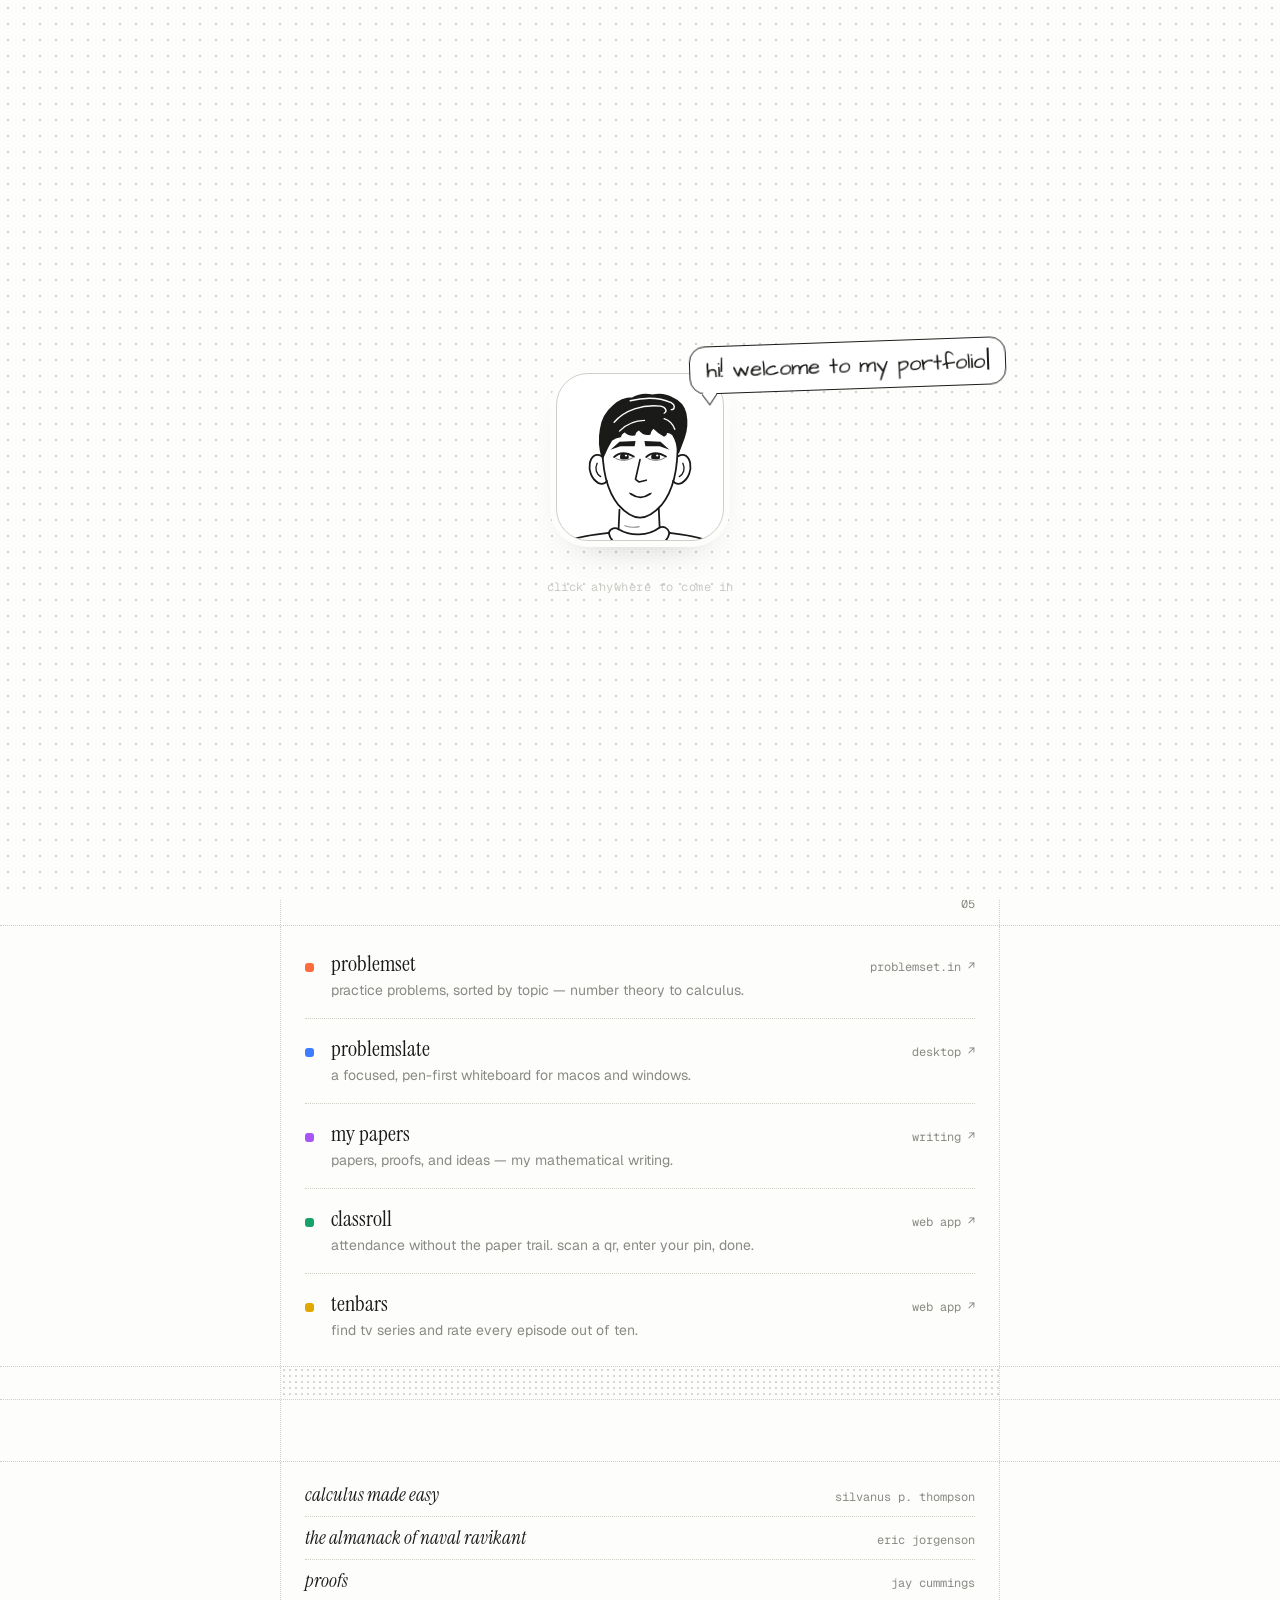
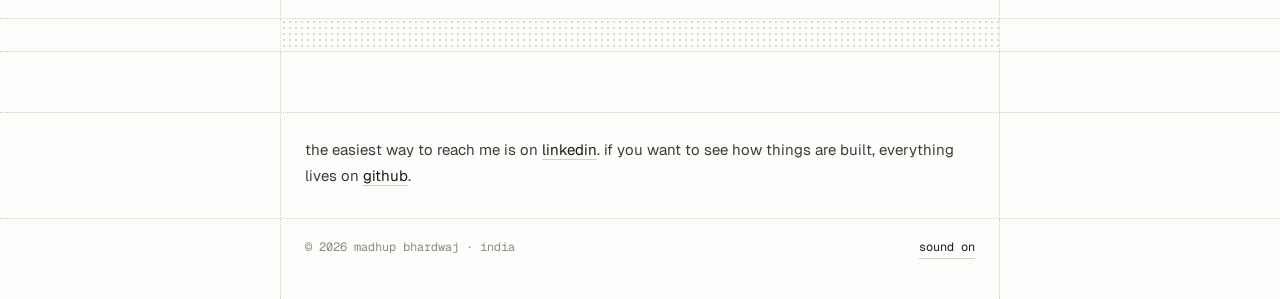
==== index.html @ d077fe55 "Show the welcome screen once per visit instead of once ever The welcomed flag moves from localStorag" ====
<!doctype html>
<html lang="en">
<head>
<meta charset="utf-8">
<meta name="viewport" content="width=device-width, initial-scale=1">
<title>Madhup Bhardwaj</title>
<meta name="description" content="Madhup Bhardwaj — high school student in India who loves mathematics and builds small tools around how he learns.">
<meta property="og:title" content="Madhup Bhardwaj">
<meta property="og:description" content="curiosity, made tangible. math, tools, and ideas.">
<meta property="og:type" content="website">
<meta property="og:site_name" content="madhup.">
<meta property="og:url" content="https://madhup.onrender.com/">
<meta property="og:image" content="https://madhup.onrender.com/og.png">
<meta property="og:image:width" content="1200">
<meta property="og:image:height" content="630">
<meta property="og:image:alt" content="A line drawing of Madhup saying hi, next to his name and the line curiosity, made tangible.">
<meta name="twitter:card" content="summary_large_image">
<meta name="twitter:image" content="https://madhup.onrender.com/og.png">
<link rel="canonical" href="https://madhup.onrender.com/">
<link rel="icon" href="favicon.svg" type="image/svg+xml">
<link rel="preconnect" href="https://fonts.googleapis.com">
<link rel="preconnect" href="https://fonts.gstatic.com" crossorigin>
<link href="https://fonts.googleapis.com/css2?family=Geist:wght@400;500&family=Geist+Mono:wght@400;500&family=Instrument+Serif:ital@0;1&family=Architects+Daughter&display=swap" rel="stylesheet">
<link rel="stylesheet" href="style.css">
<script>
  try {
    var t = localStorage.getItem('theme'); if (t) document.documentElement.dataset.theme = t;
    if (localStorage.getItem('sound') === 'off') document.documentElement.dataset.sound = 'off';
    // the welcome screen shows once per visit (per tab): new tabs see it again, reloads skip it
    if (sessionStorage.getItem('welcomed')) document.documentElement.dataset.welcomed = '';
    localStorage.removeItem('welcomed');   // tidy up the old once-ever flag
  } catch (e) {}
</script>
</head>
<body>

<!-- first visit only: one tap here is what lets the browser play the site's sounds -->
<div class="welcome" id="welcome" role="dialog" aria-modal="true" aria-label="Welcome. Click, tap or press any key to enter." tabindex="0">
  <div class="w-stage">
    <div class="w-avatar" id="wAvatar"></div>
    <div class="w-bubble" aria-hidden="true"><span id="wText"></span><span class="tcaret"></span></div>
  </div>
  <p class="w-hint mono"><span class="w-mouse">click anywhere to come in</span><span class="w-touch">tap anywhere to come in</span></p>
</div>

<nav class="nav band">
  <div class="col nav-inner">
    <a href="/" class="logo" data-sfx>m.</a>
    <div class="nav-links">
      <a href="/about" data-sfx>about</a>
      <a href="/projects" data-sfx>projects</a>
      <a href="/reading" data-sfx>reading</a>
      <a href="/me" data-sfx>me</a>
      <span class="sep" aria-hidden="true"></span>
      <a href="/terminal" class="icon-btn" aria-label="terminal" title="terminal" data-sfx>
        <svg viewBox="0 0 24 24"><rect x="3" y="4" width="18" height="16" rx="2.5"/><path d="m7 9 3 3-3 3M12.5 15H17"/></svg>
      </a>
      <button id="soundBtn" class="icon-btn" type="button" aria-label="Toggle sound" data-sfx>
        <svg class="on" viewBox="0 0 24 24"><path d="M11 5 6 9H3v6h3l5 4V5z"/><path d="M15.5 8.5a5 5 0 0 1 0 7M18.5 5.5a9 9 0 0 1 0 13"/></svg>
        <svg class="off" viewBox="0 0 24 24"><path d="M11 5 6 9H3v6h3l5 4V5z"/><path d="m22 9-6 6M16 9l6 6"/></svg>
      </button>
      <button id="themeBtn" class="icon-btn" type="button" aria-label="Toggle dark mode" data-sfx>
        <svg class="sun" viewBox="0 0 24 24"><circle cx="12" cy="12" r="4"/><path d="M12 2v2M12 20v2M4.9 4.9l1.4 1.4M17.7 17.7l1.4 1.4M2 12h2M20 12h2M4.9 19.1l1.4-1.4M17.7 6.3l1.4-1.4"/></svg>
        <svg class="moon" viewBox="0 0 24 24"><path d="M21 12.8A9 9 0 1 1 11.2 3a7 7 0 0 0 9.8 9.8z"/></svg>
      </button>
    </div>
  </div>
</nav>

<header id="top" class="band hero-band">
  <div class="col">
    <div class="banner">
      <canvas id="field" role="img" aria-label="A field of tall grass swaying in the wind. Move the cursor through it to make it rustle."></canvas>
      <span class="chip">tall grass</span>
      <span class="hint mono">move through it</span>
      <p class="note" aria-hidden="true">i coded this.<br>go on, run through it.
        <svg viewBox="0 0 60 40"><path d="M55 6C40 10 22 20 8 32M8 32l2-10M8 32l10-2"/></svg>
      </p>
    </div>

    <div class="profile">
      <div class="avatar-wrap" id="avatar">
        <div class="avatar">
          <svg id="face" role="img" aria-label="Line drawing of Madhup" xmlns="http://www.w3.org/2000/svg" viewBox="30 34 186 186" fill="none" stroke="#1a1a18" stroke-width="2" stroke-linecap="round" stroke-linejoin="round">
            <!-- shoulders -->
            <path d="M4 240 C16 226 50 216 88 212"/>
            <path d="M236 240 C224 226 192 216 156 212"/>
            <!-- neck -->
            <path d="M100 186 L99 208"/>
            <path d="M144 184 L145 206"/>
            <path d="M106 204 C112 206 118 206 122 205" stroke-width="1.2" stroke-opacity=".5"/>
            <!-- mandarin collar -->
            <path d="M88 212 C90 206 96 206 99 208 C112 216 132 216 145 206 C149 204 154 206 156 212"/>
            <path d="M88 212 C90 222 98 226 106 228 C116 231 128 231 138 228 C146 226 154 222 156 212"/>
            <path d="M122 230 L122 240"/>
            <circle cx="122" cy="236" r="2.6" fill="#1a1a18" stroke="none"/>
            <g stroke-width="1.3">
              <path d="M40 232 l4 -4 l4 4 l-4 4 z"/>
              <path d="M192 230 l4 -4 l4 4 l-4 4 z"/>
              <path d="M70 230 l3 -3 l3 3 l-3 3 z"/>
              <path d="M168 234 l3 -3 l3 3 l-3 3 z"/>
              <path d="M18 238 l3 -3 l3 3"/>
              <path d="M214 238 l3 -3 l3 3"/>
            </g>

            <!-- ears -->
            <path d="M80 126 C66 118 60 146 76 156 C80 158 84 157 86 154"/>
            <path d="M75 134 C72 140 74 146 79 149" stroke-width="1.5"/>
            <path d="M166 126 C180 118 186 146 170 156 C166 158 162 157 160 154"/>
            <path d="M171 134 C174 140 172 146 167 149" stroke-width="1.5"/>

            <!-- face: soft rounded jaw -->
            <path d="M81 108 C80 140 85 164 99 181 C108 191 116 195 123 195 C130 195 138 191 147 181 C161 164 166 140 165 108"/>

            <!-- hair: flatter, swept to the right, locks curling at the ends -->
            <path fill="#1a1a18" d="
              M81 128
              Q76 112 79 96
              Q81 80 93 70
              Q102 61 115 61
              Q125 55 137 58
              Q149 55 159 61
              Q171 66 174 78
              Q177 93 172 106
              Q169 114 166 122
              Q165 110 160 102
              Q156 98 151 99
              Q154 101 150 103
              Q144 100 138 94
              Q134 98 134 101
              Q128 103 122 96
              Q117 99 117 102
              Q110 103 106 98
              Q101 101 101 104
              Q95 105 91 108
              Q86 116 81 128 Z"/>
            <g stroke="#fdfdfc" stroke-width="1.5">
              <path d="M94 88 C106 74 126 68 146 70 c6 1 8 6 4 8"/>
              <path d="M112 64 C128 60 144 60 158 66 c5 3 4 8 0 8"/>
              <path d="M100 98 C108 90 118 86 128 86"/>
              <path d="M150 84 c6 2 10 6 12 12"/>
            </g>

            <!-- eyebrows -->
            <path fill="#1a1a18" stroke="none" d="M90 119 L100 110 L118 109 L117 115 L101 115 Z"/>
            <path fill="#1a1a18" stroke="none" d="M128 109 L146 110 L156 119 L145 115 L129 115 Z"/>

            <!-- eyes: pupils move to follow the cursor (see script.js) -->
            <g class="eye" data-cx="105.5" data-cy="127">
              <clipPath id="eyeL"><path d="M94 127 Q103 119 116 126.5 Q106 133 94 127 Z"/></clipPath>
              <g clip-path="url(#eyeL)">
                <g class="pupil"><circle cx="105.5" cy="127" r="5" fill="#1a1a18" stroke="none"/></g>
                <g class="glint"><circle cx="107.3" cy="125.2" r="1.3" fill="#fdfdfc" stroke="none"/></g>
              </g>
              <path class="lid" d="M94 127 Q103 119 116 126.5" data-open="M94 127 Q103 119 116 126.5" stroke-width="2.1"/>
              <path d="M96 128.8 Q106 133.5 115 127.8" stroke-width="1.1" stroke-opacity=".55"/>
            </g>
            <g class="eye" data-cx="140.5" data-cy="127">
              <clipPath id="eyeR"><path d="M130 127 Q139 119 152 126.5 Q142 133 130 127 Z"/></clipPath>
              <g clip-path="url(#eyeR)">
                <g class="pupil"><circle cx="140.5" cy="127" r="5" fill="#1a1a18" stroke="none"/></g>
                <g class="glint"><circle cx="142.3" cy="125.2" r="1.3" fill="#fdfdfc" stroke="none"/></g>
              </g>
              <path class="lid" d="M130 127 Q139 119 152 126.5" data-open="M130 127 Q139 119 152 126.5" stroke-width="2.1"/>
              <path d="M132 128.8 Q142 133.5 151 127.8" stroke-width="1.1" stroke-opacity=".55"/>
            </g>

            <!-- nose -->
            <path d="M123 130 L118 152 L122 155 L130 153" stroke-width="1.9"/>

            <!-- mouth: small closed half-smile -->
            <path d="M113 168.5 Q123.5 176 134 168.5"/>
            <path d="M111.5 167.5 l2 1.6" stroke-width="1.3"/>
            <path d="M135.5 167.5 l-2 1.6" stroke-width="1.3"/>

          </svg>
        </div>
        <span class="bubble" aria-hidden="true">hi :)</span>
        <span class="zzz" aria-hidden="true"><i>z</i><i>z</i><i>z</i></span>
      </div>
      <div>
        <h1><button id="nameBtn" class="name-btn" type="button" title="click me">madhup bhardwaj</button></h1>
        <p class="sub mono"><span id="typed" data-text="curiosity, made tangible."></span><span class="caret" aria-hidden="true"></span></p>
      </div>
    </div>

    <ul class="meta mono">
      <li><svg viewBox="0 0 24 24"><path d="m8 7-5 5 5 5M16 7l5 5-5 5"/></svg>student, builds things on the side</li>
      <li><svg viewBox="0 0 24 24"><circle cx="12" cy="12" r="9"/><path d="M12 7v5l3 2"/></svg><span id="clock">--:--</span><span class="dim" id="offset"></span></li>
      <li><svg viewBox="0 0 24 24"><path d="M12 21s-7-6.2-7-11.5a7 7 0 0 1 14 0C19 14.8 12 21 12 21z"/><circle cx="12" cy="9.5" r="2.5"/></svg>india</li>
      <li><svg viewBox="0 0 24 24"><path d="M4 19V5M4 19h16M8 15l4-5 3 3 5-6"/></svg>mathematics, mostly</li>
    </ul>

    <div class="pills">
      <a class="pill" href="https://github.com/madhupbhardwaj" target="_blank" rel="noopener" data-sfx>
        <svg viewBox="0 0 24 24"><path d="M9 19c-4 1.5-4-2-6-2.5m12 5v-3.5c0-1 .1-1.4-.5-2 2.8-.3 5.5-1.4 5.5-6a4.6 4.6 0 0 0-1.3-3.2 4.2 4.2 0 0 0-.1-3.2s-1.1-.3-3.5 1.3a12 12 0 0 0-6.2 0C6.5 2.8 5.4 3.1 5.4 3.1a4.2 4.2 0 0 0-.1 3.2A4.6 4.6 0 0 0 4 9.5c0 4.6 2.7 5.7 5.5 6-.6.6-.6 1.2-.5 2V21"/></svg>github</a>
      <a class="pill" href="https://www.linkedin.com/in/madhup-bhardwaj/" target="_blank" rel="noopener" data-sfx>
        <svg viewBox="0 0 24 24"><rect x="3" y="3" width="18" height="18" rx="3"/><path d="M8 11v6M8 7.5v.01M12 17v-6M12 13.5a2.5 2.5 0 0 1 5 0V17"/></svg>linkedin</a>
      <a class="pill" href="https://problemset.in" target="_blank" rel="noopener" data-sfx>
        <svg viewBox="0 0 24 24"><path d="M18 4H6l6 8-6 8h12"/></svg>problemset<span class="ext">↗</span></a>
      <button class="pill" id="askBtn" type="button" aria-expanded="false" aria-controls="ask">
        <svg viewBox="0 0 24 24"><circle cx="12" cy="12" r="9"/><path d="M9.6 9.3a2.5 2.5 0 0 1 4.8.9c0 1.7-2.4 2.2-2.4 3.6M12 17h.01"/></svg>more about me</button>
    </div>

    <div class="ask" id="ask" hidden>
      <p class="ask-hint">pick a question. i'll answer it up by my face.</p>
      <div class="questions" id="questions"></div>
    </div>
    <p class="sr-only" id="answerLive" aria-live="polite"></p>
  </div>
</header>

<div class="band hatch" aria-hidden="true"><div class="col"></div></div>

<section id="about" class="band">
  <div class="col head"><h2 data-type>about</h2></div>
</section>
<div class="band"><div class="col body">
  <p>i'm a high school student in india who loves mathematics. i learn best by building — when a topic clicks, i want to make something out of it: a problem set, a whiteboard, a paper. that way the idea has somewhere to live.</p>
  <p>most of what i make starts as a tool for myself. some of it turns out to be useful for others too. still learning, always building.</p>
</div></div>

<div class="band hatch" aria-hidden="true"><div class="col"></div></div>

<section id="projects" class="band">
  <div class="col head"><h2 data-type>projects</h2><span class="count mono">05</span></div>
</section>
<div class="band"><div class="col">
  <ul class="projects">
    <li><a href="https://problemset.in" target="_blank" rel="noopener" style="--c:var(--c1)" data-sfx>
      <span class="dot"></span>
      <span class="p-main"><span class="p-name">problemset</span><span class="p-desc">practice problems, sorted by topic — number theory to calculus.</span></span>
      <span class="p-url mono">problemset.in <i>↗</i></span></a></li>
    <li><a href="https://problemslate.vercel.app" target="_blank" rel="noopener" style="--c:var(--c2)" data-sfx>
      <span class="dot"></span>
      <span class="p-main"><span class="p-name">problemslate</span><span class="p-desc">a focused, pen-first whiteboard for macos and windows.</span></span>
      <span class="p-url mono">desktop <i>↗</i></span></a></li>
    <li><a href="https://mypapers-madhup.vercel.app" target="_blank" rel="noopener" style="--c:var(--c3)" data-sfx>
      <span class="dot"></span>
      <span class="p-main"><span class="p-name">my papers</span><span class="p-desc">papers, proofs, and ideas — my mathematical writing.</span></span>
      <span class="p-url mono">writing <i>↗</i></span></a></li>
    <li><a href="https://classroll-sigma.vercel.app" target="_blank" rel="noopener" style="--c:var(--c4)" data-sfx>
      <span class="dot"></span>
      <span class="p-main"><span class="p-name">classroll</span><span class="p-desc">attendance without the paper trail. scan a qr, enter your pin, done.</span></span>
      <span class="p-url mono">web app <i>↗</i></span></a></li>
    <li><a href="https://tenbars.vercel.app" target="_blank" rel="noopener" style="--c:var(--c5)" data-sfx>
      <span class="dot"></span>
      <span class="p-main"><span class="p-name">tenbars</span><span class="p-desc">find tv series and rate every episode out of ten.</span></span>
      <span class="p-url mono">web app <i>↗</i></span></a></li>
  </ul>
</div></div>

<div class="band hatch" aria-hidden="true"><div class="col"></div></div>

<section id="reading" class="band">
  <div class="col head"><h2 data-type>on the shelf</h2></div>
</section>
<div class="band"><div class="col">
  <ul class="books">
    <li><span class="b-title">calculus made easy</span><span class="b-author mono">silvanus p. thompson</span></li>
    <li><span class="b-title">the almanack of naval ravikant</span><span class="b-author mono">eric jorgenson</span></li>
    <li><span class="b-title">proofs</span><span class="b-author mono">jay cummings</span></li>
  </ul>
</div></div>

<div class="band hatch" aria-hidden="true"><div class="col"></div></div>

<section class="band">
  <div class="col head"><h2 data-type>say hi</h2></div>
</section>
<div class="band"><div class="col body">
  <p>the easiest way to reach me is on <a class="ul" href="https://www.linkedin.com/in/madhup-bhardwaj/" target="_blank" rel="noopener" data-sfx>linkedin</a>. if you want to see how things are built, everything lives on <a class="ul" href="https://github.com/madhupbhardwaj" target="_blank" rel="noopener" data-sfx>github</a>.</p>
</div></div>

<footer class="band foot">
  <div class="col mono">
    <span>© <span id="year">2026</span> madhup bhardwaj · india</span>
    <button id="soundText" class="ul linkish" type="button" data-sfx>sound on</button>
  </div>
</footer>

<script src="script.js"></script>
</body>
</html>
---- style.css ----
/* ---------- Theme ---------- */
:root {
  --bg: #fdfdfc;
  --fg: #1a1a18;
  --text: #3d3d39;
  --muted: #8a8a84;
  --line: #cfcfc8;
  --soft: #ececE7;
  --card: #ffffff;
  --c1: #ff6b3d; --c2: #3d7bff; --c3: #a855f7; --c4: #16a36a; --c5: #e0a800;
  --serif: "Instrument Serif", Georgia, serif;
  --sans: Geist, ui-sans-serif, system-ui, -apple-system, "Segoe UI", sans-serif;
  --mono: "Geist Mono", ui-monospace, SFMono-Regular, Menlo, monospace;
  --hand: "Architects Daughter", "Segoe Print", cursive;
  --w: 720px;
}
@media (prefers-color-scheme: dark) {
  :root:not([data-theme="light"]) {
    --bg: #111110; --fg: #ededea; --text: #c4c4bf; --muted: #7c7c77; --line: #34342f; --soft: #1c1c1a; --card: #181816;
  }
}
:root[data-theme="dark"] {
  --bg: #111110; --fg: #ededea; --text: #c4c4bf; --muted: #7c7c77; --line: #34342f; --soft: #1c1c1a; --card: #181816;
}

/* ---------- Base ---------- */
* { box-sizing: border-box; margin: 0; padding: 0; }
html { -webkit-text-size-adjust: 100%; scroll-behavior: smooth; }
body { background: var(--bg); color: var(--text); font: 15px/1.75 var(--sans); -webkit-font-smoothing: antialiased; overflow-x: hidden; }
a { color: inherit; text-decoration: none; }
button { font: inherit; color: inherit; background: none; border: 0; cursor: pointer; }
svg { width: 15px; height: 15px; fill: none; stroke: currentColor; stroke-width: 1.6; stroke-linecap: round; stroke-linejoin: round; flex: none; }
.mono { font-family: var(--mono); }
.dim { color: var(--muted); }
:focus-visible { outline: 2px solid var(--c2); outline-offset: 3px; border-radius: 4px; }
::selection { background: var(--fg); color: var(--bg); }

/* ---------- Grid scaffolding: full-width dotted rows, framed column ---------- */
.band { border-bottom: 1px dotted var(--line); }
.col {
  max-width: var(--w);
  margin: 0 auto;
  padding: 0 24px;
  border-left: 1px dotted var(--line);
  border-right: 1px dotted var(--line);
  position: relative;
}
.hatch .col {
  height: 32px;
  background-image: radial-gradient(var(--line) 1px, transparent 1.2px);
  background-size: 6px 6px;
  opacity: .8;
}

/* ---------- Nav ---------- */
.nav { position: sticky; top: 0; z-index: 10; background: color-mix(in srgb, var(--bg) 88%, transparent); backdrop-filter: blur(8px); -webkit-backdrop-filter: blur(8px); }
.nav-inner { display: flex; justify-content: space-between; align-items: center; height: 56px; }
.logo { font: italic 24px/1 var(--serif); color: var(--fg); }
.nav-links { display: flex; align-items: center; gap: 20px; font-size: 14px; color: var(--muted); }
.nav-links a:hover { color: var(--fg); }
.sep { width: 1px; height: 16px; background: var(--line); }
.icon-btn { display: grid; place-items: center; width: 24px; height: 24px; color: var(--muted); margin-left: -8px; }
.icon-btn:hover { color: var(--fg); }
.icon-btn + .icon-btn { margin-left: -4px; }
.icon-btn .off, :root[data-sound="off"] .icon-btn .on, :root[data-vol="off"] .icon-btn .on { display: none; }
:root[data-sound="off"] .icon-btn .off, :root[data-vol="off"] .icon-btn .off { display: block; }
.icon-btn .moon { display: none; }
:root[data-theme="dark"] .icon-btn .sun { display: none; }
:root[data-theme="dark"] .icon-btn .moon { display: block; }

/* ---------- Hero ---------- */
.hero-band .col { padding: 0 0 28px; }
.banner { position: relative; height: 240px; }
#field { display: block; width: 100%; height: 100%; background-color: var(--soft); background-image: radial-gradient(var(--line) 1px, transparent 1.2px); background-size: 16px 16px; cursor: crosshair; touch-action: pan-y; border-bottom: 1px dotted var(--line); }
.hint { position: absolute; left: 12px; top: 10px; font-size: 11px; color: var(--muted); opacity: 0; transition: opacity .3s; pointer-events: none; }
.banner:hover .hint { opacity: 1; }
@media (hover: none) { .hint { opacity: 1; } }
.chip { position: absolute; right: 10px; bottom: 10px; font: 11px var(--mono); color: var(--fg); background: var(--card); border: 1px solid var(--line); pointer-events: none; padding: 3px 8px; border-radius: 5px; letter-spacing: .02em; }
.note { position: absolute; left: calc(100% + 32px); top: 64px; width: 150px; font: 14px/1.35 var(--hand); color: var(--muted); transform: rotate(-4deg); }
.note svg { display: block; width: 44px; height: 30px; margin-top: 8px; stroke-width: 1.4; }

.profile { display: flex; gap: 18px; align-items: flex-end; padding: 0 24px; margin-top: -40px; position: relative; }
.avatar { width: 116px; height: 116px; border-radius: 22px; background: #fff; border: 1px solid var(--line); box-shadow: 0 0 0 4px var(--bg); display: grid; place-items: center; flex: none; overflow: hidden; }
.avatar-wrap { position: relative; flex: none; cursor: default; -webkit-tap-highlight-color: transparent; }
.avatar { transition: transform .25s cubic-bezier(.3,1.5,.5,1); }
.avatar-wrap.say .avatar { transform: rotate(-3deg); }
.bubble {
  position: absolute; left: calc(100% - 22px); bottom: calc(100% - 12px); z-index: 2;
  font: 16px/1 var(--hand); color: var(--fg); white-space: nowrap;
  background: var(--card); border: 1.5px solid var(--fg); border-radius: 12px; padding: 7px 11px 5px;
  opacity: 0; transform: scale(.5) translate(-6px, 10px); transform-origin: 0% 100%;
  transition: opacity .15s, transform .25s cubic-bezier(.3,1.6,.5,1); pointer-events: none;
}
.bubble::after {
  content: ""; position: absolute; left: 8px; bottom: -6px; width: 9px; height: 9px;
  background: var(--card); border-right: 1.5px solid var(--fg); border-bottom: 1.5px solid var(--fg);
  transform: rotate(45deg) skew(10deg, 10deg);
}
.avatar-wrap.say .bubble { opacity: 1; transform: none; }
/* longer answers: wraps, grows upward over the banner, slightly tilted like a note */
.bubble.long {
  white-space: normal; width: max-content; max-width: min(320px, calc(100vw - 120px));
  font-size: 16px; line-height: 1.35; padding: 9px 15px 8px; border-radius: 14px; min-height: 1.35em;
}
.avatar-wrap.say .bubble.long { transform: rotate(-1.5deg); }
.bubble .tcaret, .w-bubble .tcaret { display: inline-block; width: 1.5px; height: 1em; background: var(--fg); margin-left: 2px; vertical-align: -2px; animation: blink 1s steps(1) infinite; }
.avatar img, .avatar svg { display: block; width: 100%; height: 100%; }
/* the drawing keeps its own ink, whatever the theme (overrides the icon defaults above) */
#face { fill: none; stroke: #1a1a18; stroke-width: 2; color: #1a1a18; }
h1 { font: 400 40px/1.1 var(--serif); color: var(--fg); letter-spacing: -.01em; }
.name-btn { font: inherit; color: inherit; letter-spacing: inherit; text-align: left; padding: 0; cursor: pointer; -webkit-tap-highlight-color: transparent; }
.sub { font-size: 13px; color: var(--muted); min-height: 1.6em; margin-top: 4px; letter-spacing: .02em; }
.caret { display: inline-block; width: 7px; height: 14px; background: var(--muted); vertical-align: -2px; margin-left: 2px; animation: blink 1s steps(1) infinite; }
@keyframes blink { 50% { opacity: 0; } }

.meta { list-style: none; display: grid; grid-template-columns: 1fr 1fr; gap: 6px 24px; padding: 24px 24px 0; font-size: 13px; color: var(--fg); }
.meta li { display: flex; align-items: center; gap: 10px; }
.meta svg { color: var(--muted); width: 14px; height: 14px; }
.meta .dim { margin-left: 8px; }

.pills { display: flex; flex-wrap: wrap; gap: 8px; padding: 20px 24px 0; }
.pill { display: inline-flex; align-items: center; gap: 7px; font-size: 13px; color: var(--fg); padding: 5px 12px; border: 1px solid var(--line); border-radius: 8px; background: var(--card); transition: border-color .15s, transform .15s; }
.pill svg { width: 13px; height: 13px; color: var(--muted); }
.pill .ext { color: var(--muted); font-size: 11px; }
.pill:hover { border-color: var(--muted); transform: translateY(-1px); }
.pill:active { transform: translateY(0) scale(.98); }
button.pill { font-family: var(--sans); cursor: pointer; }
.pill[aria-expanded="true"] { background: var(--soft); border-color: var(--muted); }

/* "more about me" questions */
.ask { padding: 18px 24px 0; }
.ask[hidden] { display: none; }
.ask.open { animation: askIn .3s ease both; }
@keyframes askIn { from { opacity: 0; transform: translateY(-4px); } }
.ask-hint { font-size: 13px; color: var(--muted); margin-bottom: 10px; }
.questions { display: flex; flex-wrap: wrap; gap: 8px; }
.q {
  font: 13px/1.3 var(--sans); color: var(--text); background: transparent; cursor: pointer;
  border: 1px dashed var(--line); border-radius: 999px; padding: 7px 14px; text-align: left;
  transition: border-color .15s, background .15s, color .15s, transform .15s;
}
.q:hover { border-color: var(--muted); color: var(--fg); transform: translateY(-1px); }
.q:active { transform: scale(.97); }
.q[aria-pressed="true"] { border-style: solid; border-color: var(--fg); color: var(--fg); background: var(--card); }
.sr-only { position: absolute; width: 1px; height: 1px; overflow: hidden; clip: rect(0 0 0 0); white-space: nowrap; }

/* ---------- Sections ---------- */
section { scroll-margin-top: 56px; }
.head { display: flex; justify-content: space-between; align-items: baseline; padding-top: 14px; padding-bottom: 10px; }
h2 { font: 400 28px/1.3 var(--serif); color: var(--fg); min-height: 1.3em; }
h2[data-type] { cursor: default; -webkit-tap-highlight-color: transparent; }
.count { font-size: 12px; color: var(--muted); }
.body { padding-top: 24px; padding-bottom: 28px; }
.body p + p { margin-top: 14px; }
.ul { color: var(--fg); border-bottom: 1px solid var(--line); transition: border-color .15s; }
.ul:hover { border-color: var(--fg); }

/* Projects */
.projects { list-style: none; padding: 8px 0; }
.projects li + li { border-top: 1px dotted var(--line); }
.projects a { display: grid; grid-template-columns: 10px 1fr auto; gap: 16px; align-items: baseline; padding: 16px 12px; margin: 0 -12px; border-radius: 10px; position: relative; transition: transform .45s cubic-bezier(.22,1,.36,1); }
.projects .dot { width: 9px; height: 9px; border-radius: 3px; background: var(--c); transform: translateY(1px); transition: transform .25s; }
.p-main { display: flex; flex-direction: column; }
.p-name { font: 400 22px/1.25 var(--serif); color: var(--fg); transition: color .15s; }
.p-desc { font-size: 14px; color: var(--muted); }
.p-url { font-size: 12px; color: var(--muted); white-space: nowrap; }
.p-url i { font-style: normal; display: inline-block; transition: transform .2s; }
.projects a:hover { transform: scale(1.025); z-index: 1; }
.projects a:active { transform: scale(1.01); transition-duration: .15s; }
.projects a:hover .p-name { color: var(--c); }
.projects a:hover .dot { transform: translateY(1px) rotate(45deg); }
.projects a:hover .p-url i { transform: translate(2px, -2px); }

/* Books */
.books { list-style: none; padding: 12px 0 16px; }
.books li { display: flex; justify-content: space-between; align-items: baseline; gap: 16px; padding: 8px 0; }
.books li + li { border-top: 1px dotted var(--line); }
.b-title { font: italic 19px var(--serif); color: var(--fg); }
.b-author { font-size: 12px; color: var(--muted); text-align: right; }

/* Footer */
.foot { border-bottom: 0; }
.foot .col { display: flex; justify-content: space-between; flex-wrap: wrap; gap: 8px; font-size: 12px; color: var(--muted); padding-top: 18px; padding-bottom: 40px; }
.linkish { font-size: 12px; font-family: var(--mono); }

/* ---------- Responsive ---------- */
@media (max-width: 1080px) { .note { display: none; } }
@media (max-width: 640px) {
  .col { padding-left: 16px; padding-right: 16px; }
  .nav-links { gap: 14px; font-size: 13px; }
  .nav-links a:nth-child(3) { display: none; }
  .banner { height: 180px; }
  .profile { padding: 0 16px; gap: 12px; margin-top: -32px; flex-direction: column; align-items: flex-start; }
  .avatar { width: 84px; height: 84px; border-radius: 18px; }
  h1 { font-size: 31px; }
  .meta { grid-template-columns: 1fr; padding: 20px 16px 0; }
  .pills { padding: 18px 16px 0; }
  .ask { padding: 16px 16px 0; }
  .bubble.long { font-size: 14px; line-height: 1.3; padding: 8px 12px 7px; max-width: calc(100vw - 96px); }
  .projects a { grid-template-columns: 10px 1fr; margin: 0 -8px; padding: 14px 8px; }
  .p-url { display: none; }
  .books li { flex-direction: column; gap: 0; }
  .b-author { text-align: left; }
}

@media (prefers-reduced-motion: reduce) {
  *, *::before, *::after { animation: none !important; transition: none !important; }
  html { scroll-behavior: auto; }
}

/* ---------- Welcome screen (first visit only) ---------- */
.welcome {
  position: fixed; inset: 0; z-index: 100; display: grid; place-content: center; justify-items: center; gap: 36px;
  background-color: var(--bg); background-image: radial-gradient(var(--line) 1px, transparent 1.2px); background-size: 16px 16px;
  cursor: pointer; outline: none; -webkit-tap-highlight-color: transparent;
  transition: opacity .5s ease, transform .5s ease;
}
:root[data-welcomed] .welcome { display: none; }
:root:not([data-welcomed]) body:has(> #welcome) { overflow: hidden; }   /* only while the welcome screen is showing */
.welcome.leaving { opacity: 0; transform: scale(1.03); pointer-events: none; }
.w-stage { position: relative; padding: 70px 0 0; }
.w-avatar {
  width: 168px; height: 168px; border-radius: 32px; overflow: hidden; background: #fff;
  border: 1px solid var(--line); box-shadow: 0 0 0 6px var(--bg), 0 18px 40px -24px rgba(0,0,0,.35);
  animation: wPop .6s cubic-bezier(.3,1.5,.5,1) both;
}
.w-avatar svg { display: block; width: 100%; height: 100%; fill: none; stroke: #1a1a18; stroke-width: 2; }
.w-bubble {
  position: absolute; left: calc(100% - 34px); bottom: calc(100% - 92px); z-index: 1;
  font: 22px/1.25 var(--hand); color: var(--fg); white-space: nowrap;
  background: var(--card); border: 1.5px solid var(--fg); border-radius: 16px; padding: 10px 16px 8px;
  transform-origin: 0% 100%; animation: wBubble .45s .45s cubic-bezier(.3,1.6,.5,1) both;
}
.w-bubble::after {
  content: ""; position: absolute; left: 12px; bottom: -8px; width: 12px; height: 12px;
  background: var(--card); border-right: 1.5px solid var(--fg); border-bottom: 1.5px solid var(--fg);
  transform: rotate(45deg) skew(10deg, 10deg);
}
.w-hint { font-size: 12px; color: var(--muted); letter-spacing: .04em; animation: wHint 2.4s 1.6s ease-in-out infinite both; }
.w-touch { display: none; }
@media (hover: none) { .w-mouse { display: none; } .w-touch { display: inline; } }
@keyframes wPop { from { opacity: 0; transform: scale(.85) translateY(10px); } }
@keyframes wBubble { from { opacity: 0; transform: scale(.4) translate(-10px, 14px) rotate(-6deg); } to { transform: rotate(-2deg); } }
@keyframes wHint { 0%, 100% { opacity: .45; } 50% { opacity: 1; } }
@media (max-width: 640px) {
  .w-avatar { width: 128px; height: 128px; border-radius: 26px; }
  .w-bubble { font-size: 17px; left: -58px; bottom: calc(100% - 66px); white-space: nowrap; padding: 9px 14px 7px; }
  .w-bubble::after { left: auto; right: 34%; }
  .welcome { padding: 0 16px; }
}

/* ---------- "me" page: one plain, readable piece of writing ---------- */
.nav-links a.here { color: var(--fg); text-decoration: underline; text-decoration-thickness: 1px; text-underline-offset: 4px; }
.back { font-size: 12px; color: var(--muted); }
.back:hover { color: var(--fg); }
.prose { border-bottom: 0; }
.prose .col { padding-top: 32px; padding-bottom: 72px; }
.hey { font: italic 400 46px/1.1 var(--serif); color: var(--fg); margin: 28px 0 22px; min-height: 1.1em; }
.prose p { font: 17px/1.95 var(--sans); color: var(--text); max-width: 64ch; margin-bottom: 26px; }
.prose a.dot { color: var(--fg); border-bottom: 1px dashed var(--muted); transition: border-color .15s; }
.prose a.dot:hover { border-bottom-style: solid; border-color: var(--fg); }
/* quotes that fill in, word by word, from left to right as they scroll into view */
.fill { margin: 40px 0 40px; padding: 2px 0 2px 22px; border-left: 2px solid var(--line); font: italic 400 32px/1.35 var(--serif); color: var(--fg); max-width: 30ch; }
.fill .w { opacity: var(--o, .2); transition: opacity .12s linear; }
.sign { font: italic 400 24px/1 var(--serif) !important; color: var(--fg) !important; margin-top: 36px; }
@media (max-width: 640px) {
  .prose .col { padding-bottom: 56px; }
  .hey { font-size: 38px; }
  .prose p { font-size: 16px; line-height: 1.85; }
  .fill { font-size: 25px; padding-left: 16px; margin: 32px 0; }
}

/* ---------- terminal page ---------- */
.here-icon { color: var(--fg); }
.term-page { border-bottom: 0; }
.term-page .col { padding-top: 32px; padding-bottom: 64px; }
.term {
  margin-top: 24px; border-radius: 12px; overflow: hidden; background: #1c1c1e; color: #e5e5e7;
  border: 1px solid rgba(0,0,0,.35); box-shadow: 0 0 0 .5px rgba(255,255,255,.08) inset, 0 24px 60px -28px rgba(0,0,0,.55), 0 4px 14px -6px rgba(0,0,0,.25);
  font: 13.5px/1.6 "Geist Mono", ui-monospace, SFMono-Regular, Menlo, monospace;
  transition: margin .35s ease, transform .35s ease;
}
.term.big { margin-left: calc((100vw - min(var(--w), 100vw)) / -2 + 16px); margin-right: calc((100vw - min(var(--w), 100vw)) / -2 + 16px); }
.term.min .term-body { display: none; }
.term-bar { position: relative; display: flex; align-items: center; height: 30px; padding: 0 12px; background: linear-gradient(#323234, #2a2a2c); border-bottom: 1px solid #111; }
.lights { display: flex; gap: 8px; position: relative; z-index: 1; }
.light { width: 12px; height: 12px; border-radius: 50%; border: .5px solid rgba(0,0,0,.25); cursor: pointer; padding: 0; }
.light.red { background: #ff5f57; } .light.yellow { background: #febc2e; } .light.green { background: #28c840; }
.term-title { position: absolute; inset: 0; display: grid; place-items: center; font: 500 12px var(--sans); color: #a1a1a6; pointer-events: none; white-space: nowrap; }
.term-body { height: min(62vh, 520px); overflow-y: auto; padding: 10px 14px 14px; cursor: text; scrollbar-width: thin; scrollbar-color: #48484a transparent; }
.term.big .term-body { height: min(76vh, 760px); }
.term-line { display: block; white-space: pre-wrap; word-break: break-word; min-height: 1.6em; }
.term-input-line { display: flex; gap: 8px; }
.prompt { white-space: nowrap; flex: none; }
.p-user { color: #63d471; } .p-path { color: #6ab0ff; }
#termIn { flex: 1; min-width: 0; background: transparent; border: 0; outline: none; color: inherit; font: inherit; padding: 0; caret-color: #e5e5e7; }
.term .dim { color: #8e8e93; } .term .hl { color: #fff; font-weight: 500; } .term .err { color: #ff6b6b; }
.term .g { color: #63d471; } .term .b { color: #6ab0ff; } .term .y { color: #febc2e; } .term .m { color: #d58cff; }
.term a { color: #6ab0ff; text-decoration: underline; text-underline-offset: 3px; }
.term a:hover { color: #9ccaff; }
.term-tip { margin-top: 14px; font-size: 12px; color: var(--muted); }
.term-tip b { color: var(--fg); font-weight: 500; }
@media (hover: none) { .t-mouse { display: none; } }
@media (max-width: 640px) {
  .term { font-size: 12.5px; }
  .term-body { height: 64vh; padding: 8px 10px 12px; }
  .term-title { font-size: 11px; }
}
@media (max-width: 360px) { .t-long { display: none; } }

/* ---------- Volume card ---------- */
.vol-wrap { position: relative; display: inline-grid; }
.vol-wrap .icon-btn { margin-left: 0; }
.vol-card {
  position: absolute; top: calc(100% + 12px); right: -14px; z-index: 30; width: 214px;
  background: var(--card); border: 1px solid var(--line); border-radius: 14px; padding: 12px 14px 10px;
  box-shadow: 0 18px 40px -22px rgba(0,0,0,.35), 0 2px 6px -2px rgba(0,0,0,.08);
  color: var(--fg); transform-origin: calc(100% - 26px) 0;
}
.vol-card::before {   /* little notch pointing at the speaker */
  content: ""; position: absolute; top: -6px; right: 22px; width: 10px; height: 10px; background: var(--card);
  border-left: 1px solid var(--line); border-top: 1px solid var(--line); transform: rotate(45deg);
}
.vol-card.in { animation: volIn .28s cubic-bezier(.3,1.5,.5,1); }
@keyframes volIn { from { opacity: 0; transform: translateY(-6px) scale(.94); } }
.vol-top { display: flex; justify-content: space-between; align-items: baseline; margin-bottom: 8px; }
.vol-label { font-size: 11px; color: var(--muted); letter-spacing: .06em; }
.vol-num { font: 18px/1 var(--hand); color: var(--fg); }
.vol-bars {
  display: flex; align-items: flex-end; justify-content: space-between; height: 46px; padding: 0 2px 4px; cursor: pointer;
  border-bottom: 1px dotted var(--line); touch-action: none; outline: none; border-radius: 4px;
}
.vol-bars:focus-visible { box-shadow: 0 0 0 2px var(--c2); }
.vol-bars i {
  display: block; width: 3px; height: var(--h); border-radius: 3px; background: var(--line);
  transform-origin: 50% 100%; transform: rotate(-4deg); transition: background .15s, transform .25s cubic-bezier(.3,1.6,.5,1);
}
.vol-bars i:nth-child(even) { transform: rotate(3deg); }
.vol-bars i.on { background: var(--fg); }
.vol-bars i.pop { animation: volPop .35s cubic-bezier(.3,1.7,.5,1); }
@keyframes volPop { 40% { transform: scaleY(1.18) rotate(0deg); } }
.vol-foot { display: flex; justify-content: space-between; align-items: center; margin-top: 8px; }
.vol-mute { font-size: 11px; color: var(--fg); border: 1px solid var(--line); border-radius: 999px; padding: 2px 10px; background: transparent; cursor: pointer; }
.vol-mute:hover { border-color: var(--muted); }
.vol-hint { font-size: 10px; color: var(--muted); }
@media (hover: none) { .vol-hint { display: none; } }
@media (max-width: 640px) { .vol-card { right: -34px; transform-origin: calc(100% - 46px) 0; } .vol-card::before { right: 42px; } }

/* ---------- Project previews ---------- */
.peek {
  position: fixed; left: 0; top: 0; z-index: 40; width: 300px; padding: 6px 6px 10px; pointer-events: none;
  background: var(--card); border: 1px solid var(--line); border-radius: 12px;
  box-shadow: 0 22px 46px -24px rgba(0,0,0,.45), 0 3px 10px -4px rgba(0,0,0,.12);
  opacity: 0; scale: .92; transition: opacity .18s ease, scale .28s cubic-bezier(.3,1.5,.5,1);
  will-change: transform;
}
.peek.on { opacity: 1; scale: 1; }
.peek-bar { display: flex; align-items: center; gap: 4px; height: 18px; padding: 0 6px; }
.peek-bar i { width: 6px; height: 6px; border-radius: 50%; background: var(--line); }
.peek-bar i:first-child { background: var(--c, var(--line)); }
.peek-url { margin-left: 6px; font: 10px var(--mono); color: var(--muted); }
.peek img { display: block; width: 100%; aspect-ratio: 16 / 10; object-fit: cover; object-position: top; border-radius: 6px; border: 1px solid var(--line); background: var(--soft); }
.peek-cap { display: block; margin: 7px 4px 0; font: 16px/1 var(--hand); color: var(--fg); }
.p-thumb { display: none; }
@media (hover: none), (pointer: coarse) {
  .projects a { grid-template-columns: 10px 1fr 76px; align-items: center; }
  .p-url { display: none; }
  .p-thumb { display: block; grid-column: 3; grid-row: 1; width: 76px; aspect-ratio: 16 / 10; object-fit: cover; object-position: top; border-radius: 6px; border: 1px solid var(--line); background: var(--soft); transform: rotate(2deg); }
  .projects .dot { align-self: baseline; transform: translateY(6px); }
}
@media (prefers-reduced-motion: reduce) { .peek { transition: opacity .1s; } }

/* ---------- Sleepy avatar (11pm–6am in India) ---------- */
.zzz { position: absolute; left: calc(100% - 14px); top: -6px; pointer-events: none; display: none; font: 22px/1 var(--hand); color: #fff; text-shadow: 0 1px 3px rgba(0,0,0,.45); }
:root[data-mood="sleepy"] .avatar-wrap:not(.say) .zzz { display: block; }
.zzz i { position: absolute; left: 0; bottom: 0; font-style: normal; opacity: 0; animation: zzz 3.6s ease-in infinite; }
.zzz i:nth-child(2) { animation-delay: 1.2s; font-size: 17px; }
.zzz i:nth-child(3) { animation-delay: 2.4s; font-size: 13px; }
@keyframes zzz { 0% { opacity: 0; transform: translate(0, 0) rotate(-8deg); } 20% { opacity: 1; } 100% { opacity: 0; transform: translate(26px, -34px) rotate(10deg); } }
@media (prefers-reduced-motion: reduce) { .zzz i { animation: none; opacity: 1; } .zzz i:nth-child(2) { transform: translate(10px,-12px); } .zzz i:nth-child(3) { transform: translate(20px,-24px); } }

/* ---------- 404 page ---------- */
.nf { border-bottom: 0; }
.nf .col { padding-top: 56px; padding-bottom: 72px; display: flex; flex-direction: column; align-items: center; }
.nf-stage { margin-bottom: 40px; }
.nf-term { width: 100%; max-width: 560px; margin-top: 0; }
.nf-term .term-body { height: auto; min-height: 240px; max-height: 50vh; cursor: text; }
.nf-term .err { color: #ff6b6b; }
.nf-links a { margin-right: 14px; }
.nf-cursor { display: inline-block; width: 8px; height: 15px; background: #e5e5e7; vertical-align: -2px; animation: blink 1s steps(1) infinite; }
@media (max-width: 640px) { .nf .col { padding-top: 40px; } }

/* confused 404 face: tilted head and floating question marks */
.confused .w-avatar { rotate: -4deg; }
.qq { position: absolute; left: 0; top: 70px; width: 168px; height: 168px; z-index: 2; pointer-events: none; font: 36px/1 var(--hand); color: var(--fg); }
.qq i { position: absolute; font-style: normal; opacity: 0; animation: qq 3.2s ease-out infinite; }
.qq i:nth-child(1) { left: -44px; top: 34px; }
.qq i:nth-child(2) { left: calc(100% + 14px); top: 78px; font-size: 30px; animation-delay: 1.05s; }
.qq i:nth-child(3) { left: -30px; top: -6px; font-size: 24px; animation-delay: 2.1s; }
@keyframes qq { 0% { opacity: 0; transform: translateY(8px) rotate(-12deg) scale(.7); } 20% { opacity: 1; } 60% { opacity: 1; transform: translateY(-14px) rotate(10deg) scale(1); } 100% { opacity: 0; transform: translateY(-30px) rotate(-6deg) scale(.9); } }
@media (prefers-reduced-motion: reduce) { .qq i { animation: none; opacity: .8; } }
@media (max-width: 640px) { .qq { width: 128px; height: 128px; font-size: 30px; } .qq i:nth-child(1) { left: -38px; } .qq i:nth-child(2) { top: 60px; font-size: 26px; } }
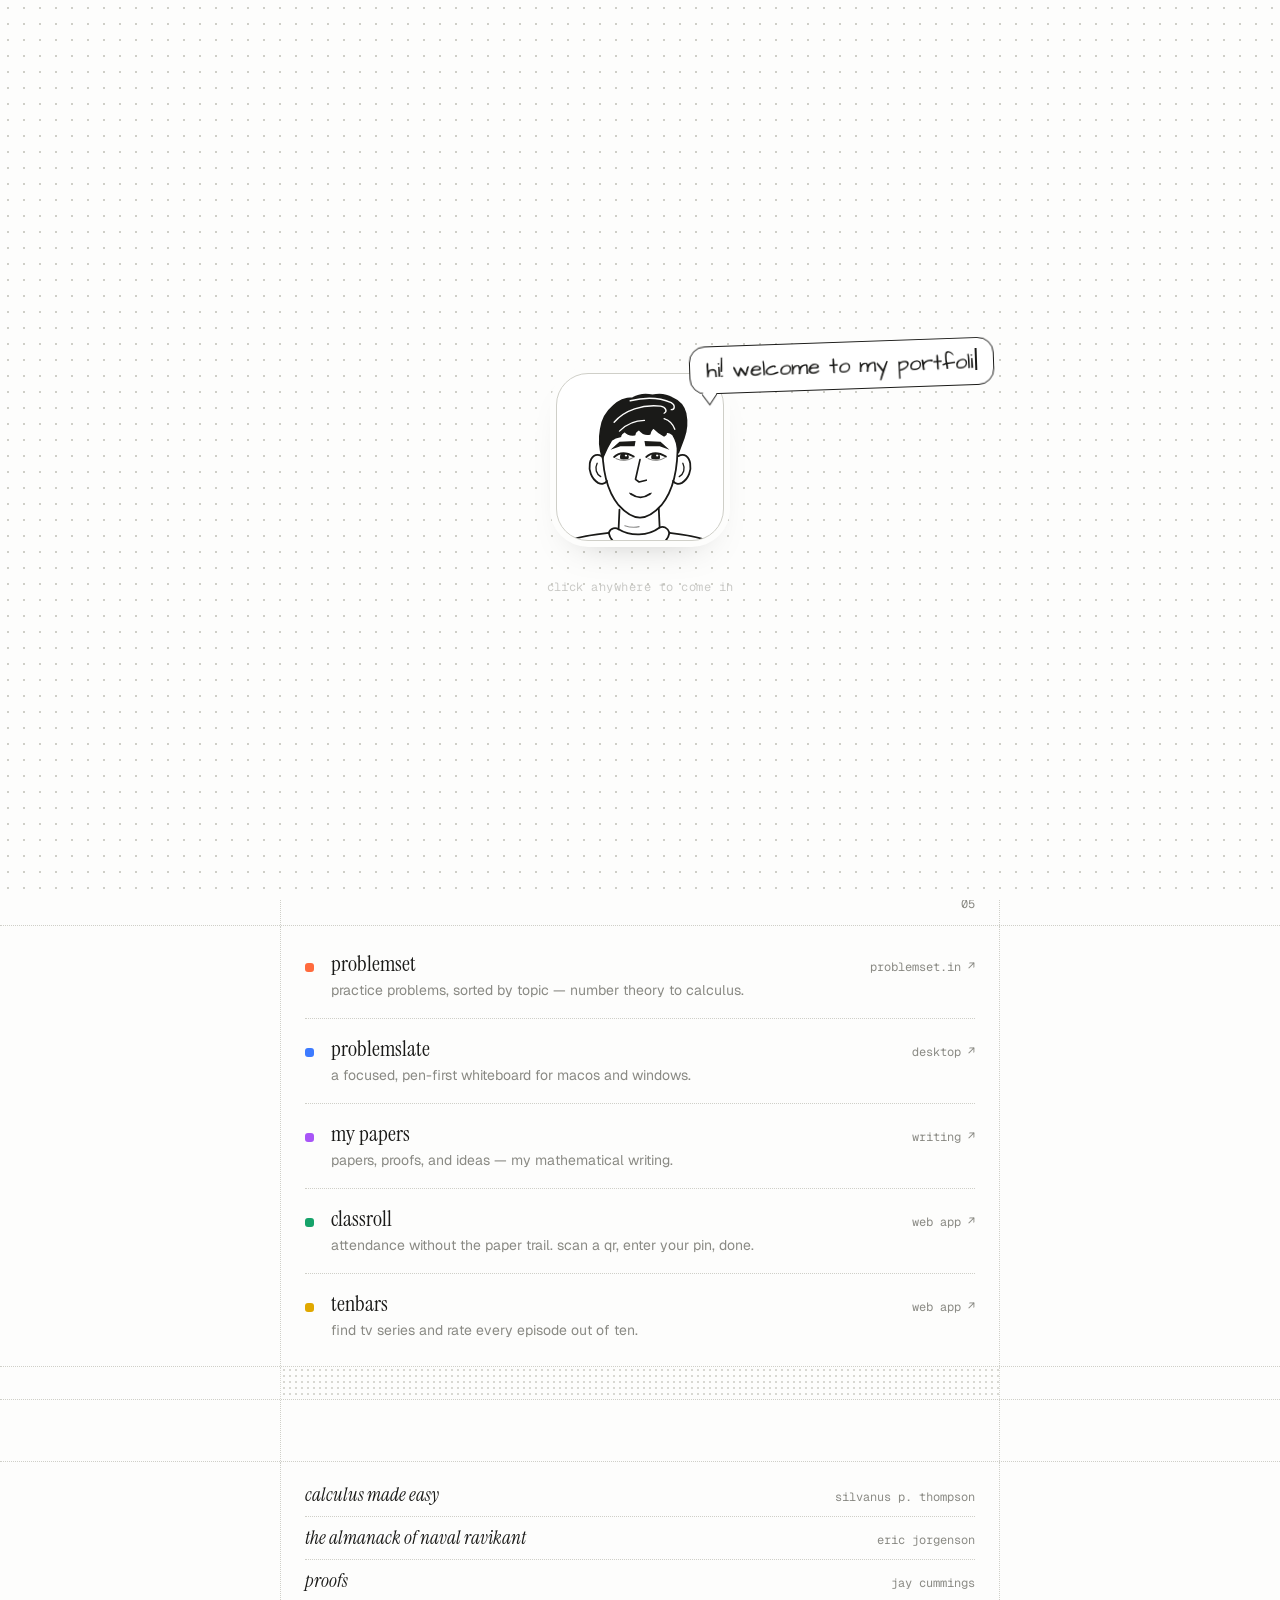
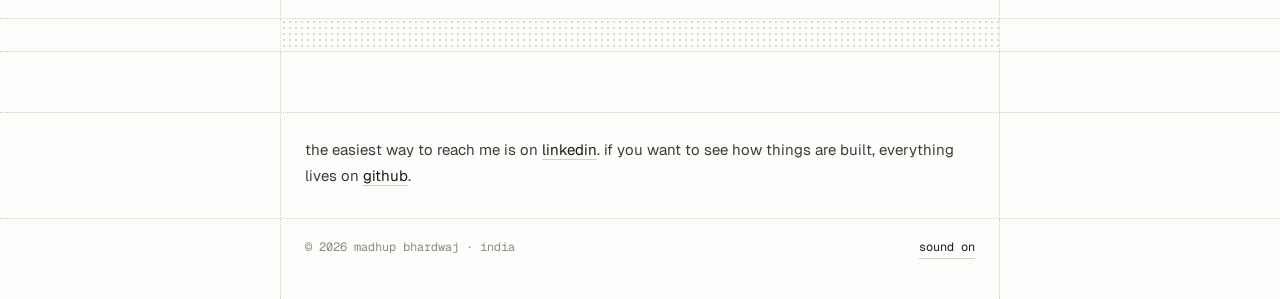
==== commit 99751571: "Make madhupbhardwaj.vercel.app the main address Share tags and canonical links point to madhupbhardw" ====
--- a/index.html
+++ b/index.html
@@ -9,14 +9,14 @@
 <meta property="og:description" content="curiosity, made tangible. math, tools, and ideas.">
 <meta property="og:type" content="website">
 <meta property="og:site_name" content="madhup.">
-<meta property="og:url" content="https://madhup.onrender.com/">
-<meta property="og:image" content="https://madhup.onrender.com/og.png">
+<meta property="og:url" content="https://madhupbhardwaj.vercel.app/">
+<meta property="og:image" content="https://madhupbhardwaj.vercel.app/og.png">
 <meta property="og:image:width" content="1200">
 <meta property="og:image:height" content="630">
 <meta property="og:image:alt" content="A line drawing of Madhup saying hi, next to his name and the line curiosity, made tangible.">
 <meta name="twitter:card" content="summary_large_image">
-<meta name="twitter:image" content="https://madhup.onrender.com/og.png">
-<link rel="canonical" href="https://madhup.onrender.com/">
+<meta name="twitter:image" content="https://madhupbhardwaj.vercel.app/og.png">
+<link rel="canonical" href="https://madhupbhardwaj.vercel.app/">
 <link rel="icon" href="favicon.svg" type="image/svg+xml">
 <link rel="preconnect" href="https://fonts.googleapis.com">
 <link rel="preconnect" href="https://fonts.gstatic.com" crossorigin>
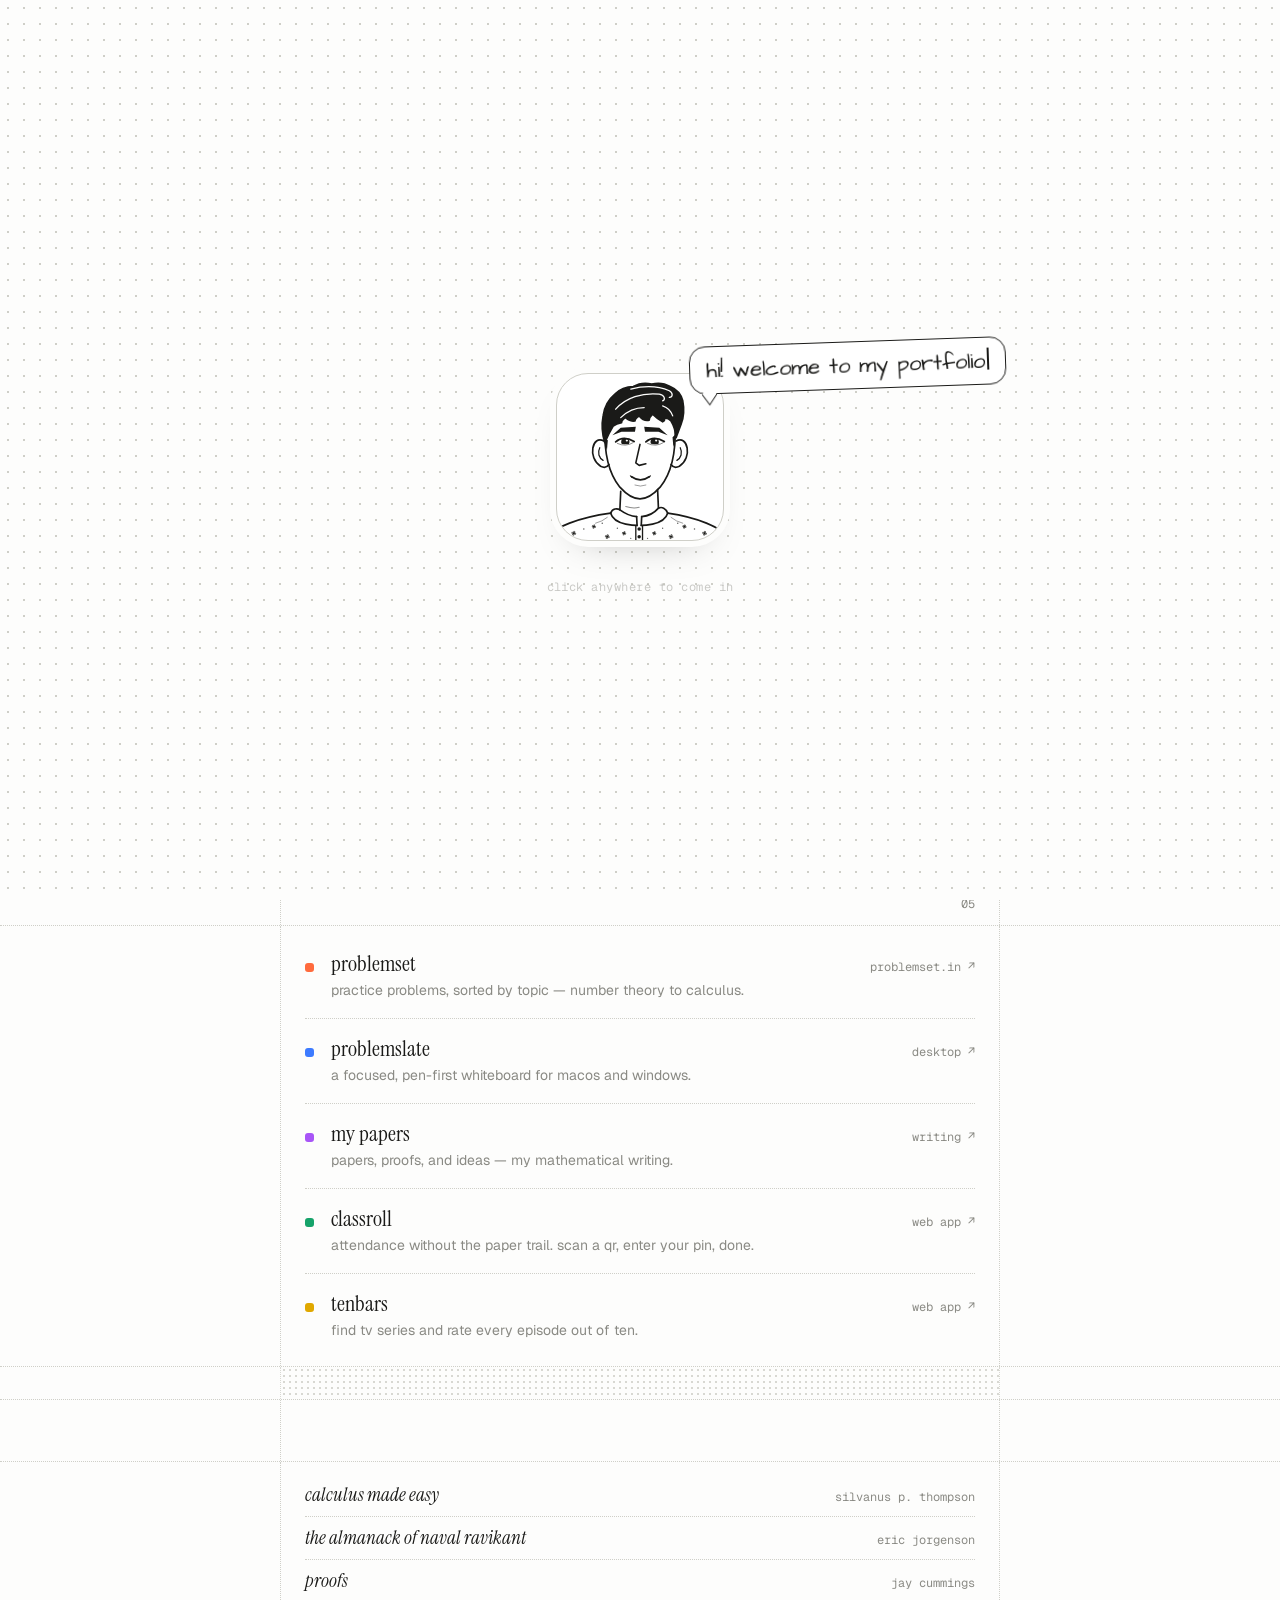
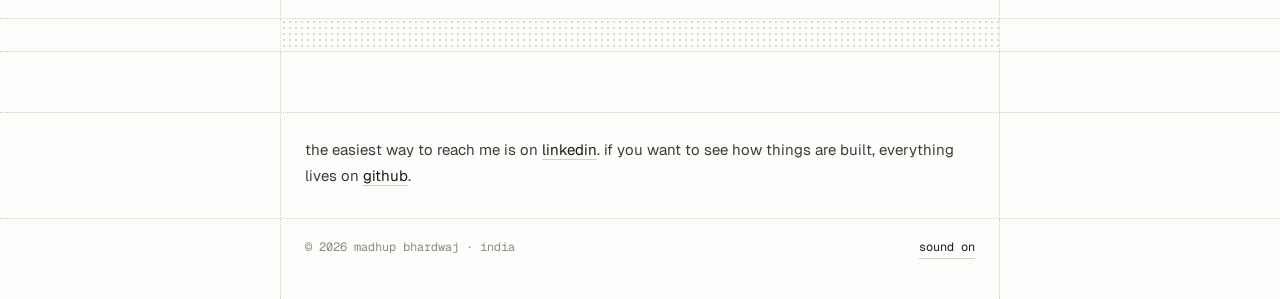
==== commit db1498d6: "Polish the avatar: kurta details and small face touches Shows a little more of the kurta (viewBox zo" ====
--- a/index.html
+++ b/index.html
@@ -81,26 +81,31 @@
     <div class="profile">
       <div class="avatar-wrap" id="avatar">
         <div class="avatar">
-          <svg id="face" role="img" aria-label="Line drawing of Madhup" xmlns="http://www.w3.org/2000/svg" viewBox="30 34 186 186" fill="none" stroke="#1a1a18" stroke-width="2" stroke-linecap="round" stroke-linejoin="round">
+          <svg id="face" role="img" aria-label="Line drawing of Madhup" xmlns="http://www.w3.org/2000/svg" viewBox="24 46 198 198" fill="none" stroke="#1a1a18" stroke-width="2" stroke-linecap="round" stroke-linejoin="round">
             <!-- shoulders -->
-            <path d="M4 240 C16 226 50 216 88 212"/>
-            <path d="M236 240 C224 226 192 216 156 212"/>
+            <path d="M8 244 C20 228 52 217 88 212"/>
+            <path d="M232 244 C220 228 190 217 156 212"/>
             <!-- neck -->
             <path d="M100 186 L99 208"/>
             <path d="M144 184 L145 206"/>
             <path d="M106 204 C112 206 118 206 122 205" stroke-width="1.2" stroke-opacity=".5"/>
-            <!-- mandarin collar -->
-            <path d="M88 212 C90 206 96 206 99 208 C112 216 132 216 145 206 C149 204 154 206 156 212"/>
-            <path d="M88 212 C90 222 98 226 106 228 C116 231 128 231 138 228 C146 226 154 222 156 212"/>
-            <path d="M122 230 L122 240"/>
-            <circle cx="122" cy="236" r="2.6" fill="#1a1a18" stroke="none"/>
-            <g stroke-width="1.3">
-              <path d="M40 232 l4 -4 l4 4 l-4 4 z"/>
-              <path d="M192 230 l4 -4 l4 4 l-4 4 z"/>
-              <path d="M70 230 l3 -3 l3 3 l-3 3 z"/>
-              <path d="M168 234 l3 -3 l3 3 l-3 3 z"/>
-              <path d="M18 238 l3 -3 l3 3"/>
-              <path d="M214 238 l3 -3 l3 3"/>
+            <!-- kurta: mandarin collar, open at the front, with a buttoned placket -->
+            <path d="M88 212 C90 206 96 206 99 208 C106 213 112 215.5 119 216.2"/>
+            <path d="M125 216.2 C132 215.5 139 213 145 206 C149 204 154 206 156 212"/>
+            <path d="M88 212 C90 219 97 223 106 225 C111 226 116 226.6 119.5 226.6"/>
+            <path d="M124.5 226.6 C128 226.6 133 226 138 225 C147 223 154 219 156 212"/>
+            <path d="M119 216.2 L119.5 226.6 M125 216.2 L124.5 226.6"/>
+            <path d="M118 227 L118 246 M126 227 L126 246" stroke-width="1.6"/>
+            <circle cx="122" cy="231" r="2.1" fill="#1a1a18" stroke="none"/>
+            <circle cx="122" cy="240" r="2.1" fill="#1a1a18" stroke="none"/>
+            <!-- soft creases where the collar meets the shoulders -->
+            <path d="M84 217 q-6 5 -14 7 M160 217 q6 5 14 7" stroke-width="1.1" stroke-opacity=".45"/>
+            <!-- little flower prints -->
+            <g stroke-width="1.05" stroke-opacity=".8">
+            <path d="M44.0 236.0 Q46.1 239.1 46.2 236.9 Q47.7 235.4 44.0 236.0 M44.0 236.0 Q40.9 238.1 43.1 238.2 Q44.6 239.7 44.0 236.0 M44.0 236.0 Q41.9 232.9 41.8 235.1 Q40.3 236.6 44.0 236.0 M44.0 236.0 Q47.1 233.9 44.9 233.8 Q43.4 232.3 44.0 236.0"/><path d="M68.0 228.0 Q69.9 230.7 69.9 228.8 Q71.3 227.5 68.0 228.0 M68.0 228.0 Q65.3 229.9 67.2 229.9 Q68.5 231.3 68.0 228.0 M68.0 228.0 Q66.1 225.3 66.1 227.2 Q64.7 228.5 68.0 228.0 M68.0 228.0 Q70.7 226.1 68.8 226.1 Q67.5 224.7 68.0 228.0"/><path d="M84.0 240.0 Q86.1 243.1 86.2 240.9 Q87.7 239.4 84.0 240.0 M84.0 240.0 Q80.9 242.1 83.1 242.2 Q84.6 243.7 84.0 240.0 M84.0 240.0 Q81.9 236.9 81.8 239.1 Q80.3 240.6 84.0 240.0 M84.0 240.0 Q87.1 237.9 84.9 237.8 Q83.4 236.3 84.0 240.0"/><path d="M104.0 236.0 Q105.9 238.7 105.9 236.8 Q107.3 235.5 104.0 236.0 M104.0 236.0 Q101.3 237.9 103.2 237.9 Q104.5 239.3 104.0 236.0 M104.0 236.0 Q102.1 233.3 102.1 235.2 Q100.7 236.5 104.0 236.0 M104.0 236.0 Q106.7 234.1 104.8 234.1 Q103.5 232.7 104.0 236.0"/><path d="M140.0 236.0 Q141.9 238.7 141.9 236.8 Q143.3 235.5 140.0 236.0 M140.0 236.0 Q137.3 237.9 139.2 237.9 Q140.5 239.3 140.0 236.0 M140.0 236.0 Q138.1 233.3 138.1 235.2 Q136.7 236.5 140.0 236.0 M140.0 236.0 Q142.7 234.1 140.8 234.1 Q139.5 232.7 140.0 236.0"/><path d="M160.0 240.0 Q162.1 243.1 162.2 240.9 Q163.7 239.4 160.0 240.0 M160.0 240.0 Q156.9 242.1 159.1 242.2 Q160.6 243.7 160.0 240.0 M160.0 240.0 Q157.9 236.9 157.8 239.1 Q156.3 240.6 160.0 240.0 M160.0 240.0 Q163.1 237.9 160.9 237.8 Q159.4 236.3 160.0 240.0"/><path d="M176.0 228.0 Q177.9 230.7 177.9 228.8 Q179.3 227.5 176.0 228.0 M176.0 228.0 Q173.3 229.9 175.2 229.9 Q176.5 231.3 176.0 228.0 M176.0 228.0 Q174.1 225.3 174.1 227.2 Q172.7 228.5 176.0 228.0 M176.0 228.0 Q178.7 226.1 176.8 226.1 Q175.5 224.7 176.0 228.0"/><path d="M200.0 236.0 Q202.1 239.1 202.2 236.9 Q203.7 235.4 200.0 236.0 M200.0 236.0 Q196.9 238.1 199.1 238.2 Q200.6 239.7 200.0 236.0 M200.0 236.0 Q197.9 232.9 197.8 235.1 Q196.3 236.6 200.0 236.0 M200.0 236.0 Q203.1 233.9 200.9 233.8 Q199.4 232.3 200.0 236.0"/>
+            </g>
+            <g fill="#1a1a18" stroke="none" opacity=".7">
+            <circle cx="56" cy="231" r=".9"/><circle cx="78" cy="224" r=".9"/><circle cx="96" cy="230" r=".8"/><circle cx="112" cy="242" r=".8"/><circle cx="132" cy="242" r=".8"/><circle cx="150" cy="230" r=".8"/><circle cx="168" cy="224" r=".9"/><circle cx="188" cy="231" r=".9"/><circle cx="30" cy="241" r=".8"/><circle cx="214" cy="241" r=".8"/>
             </g>
 
             <!-- ears -->
@@ -141,6 +146,10 @@
               <path d="M150 84 c6 2 10 6 12 12"/>
             </g>
 
+            <!-- sideburns tapering in front of the ears -->
+            <path fill="#1a1a18" stroke="none" d="M80.6 122 Q83.5 124 84.6 125 L83.6 137 Q81.6 132 80.6 122 Z"/>
+            <path fill="#1a1a18" stroke="none" d="M165.6 118 Q163 120.5 161.8 121.5 L162.8 133 Q164.8 128 165.6 118 Z"/>
+
             <!-- eyebrows -->
             <path fill="#1a1a18" stroke="none" d="M90 119 L100 110 L118 109 L117 115 L101 115 Z"/>
             <path fill="#1a1a18" stroke="none" d="M128 109 L146 110 L156 119 L145 115 L129 115 Z"/>
@@ -172,6 +181,7 @@
             <path d="M113 168.5 Q123.5 176 134 168.5"/>
             <path d="M111.5 167.5 l2 1.6" stroke-width="1.3"/>
             <path d="M135.5 167.5 l-2 1.6" stroke-width="1.3"/>
+            <path d="M117 178.5 Q123.5 181 130 178.5" stroke-width="1.1" stroke-opacity=".45"/>
 
           </svg>
         </div>
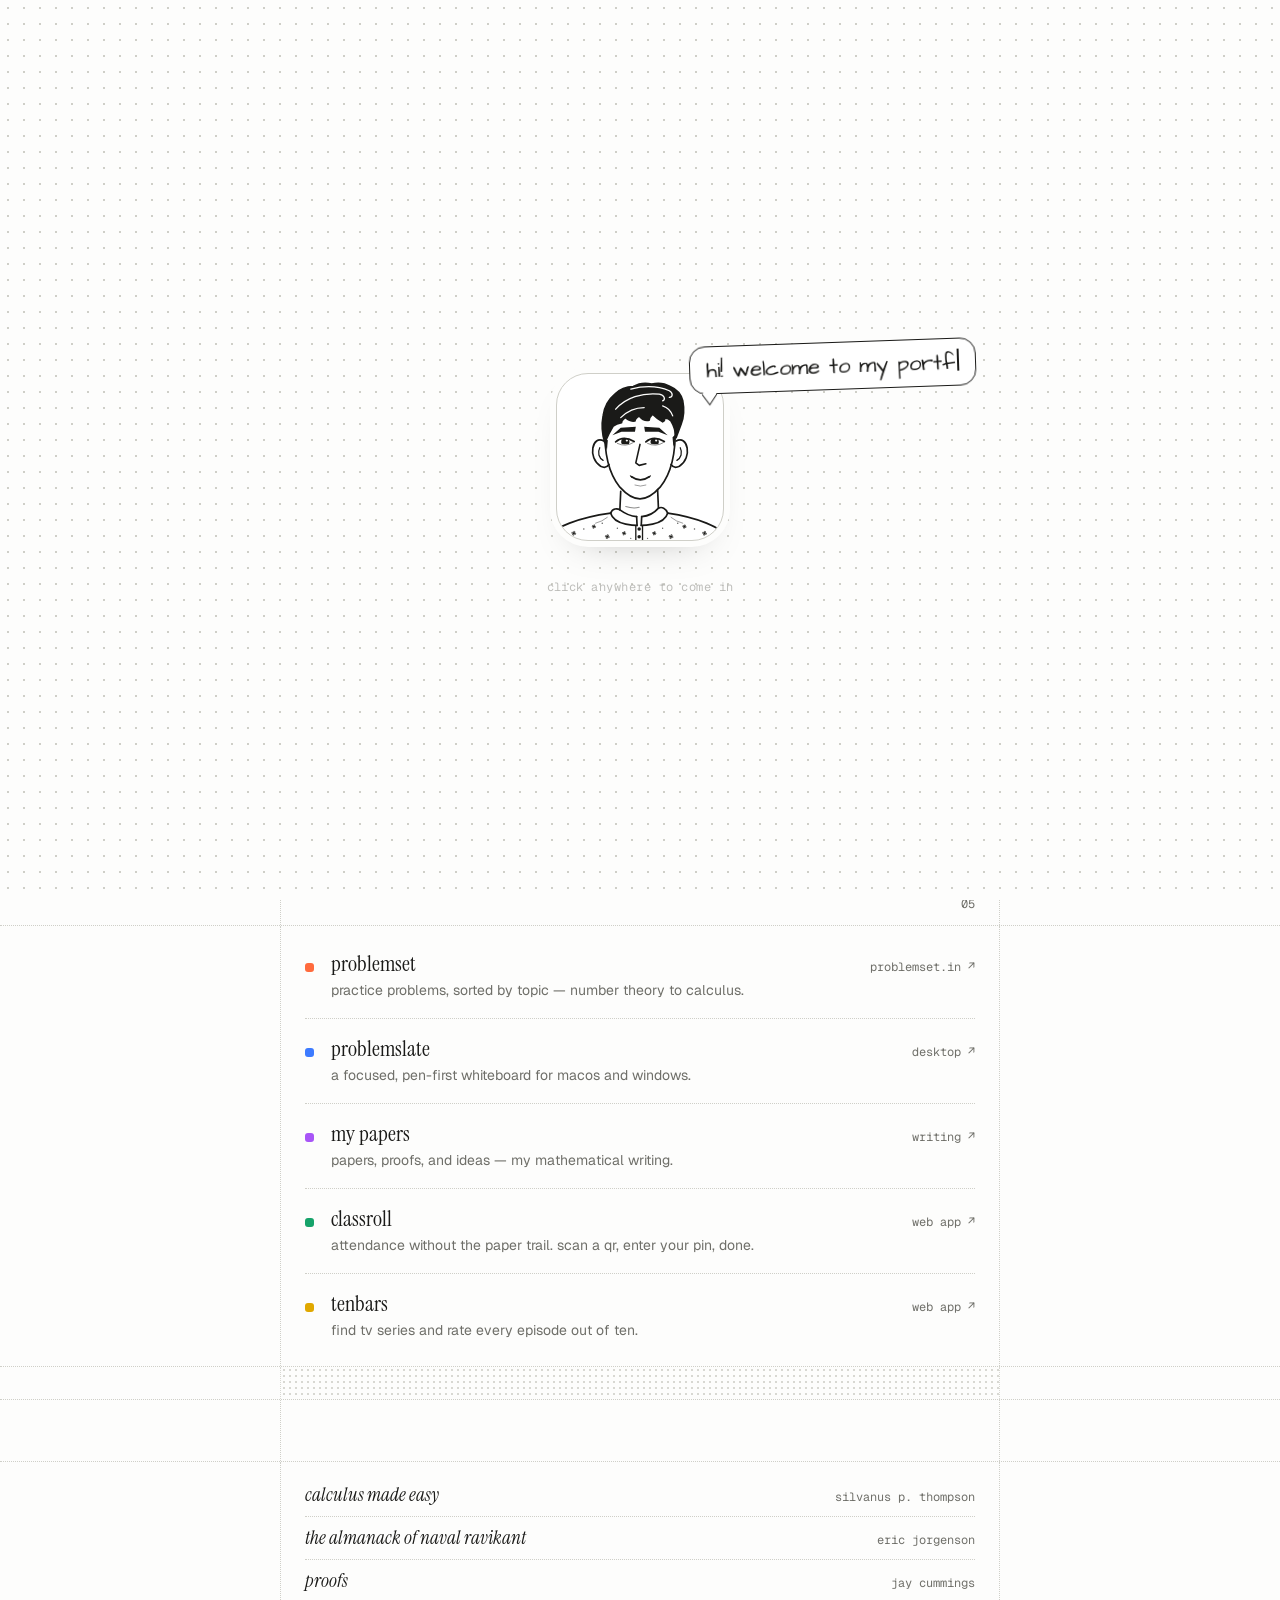
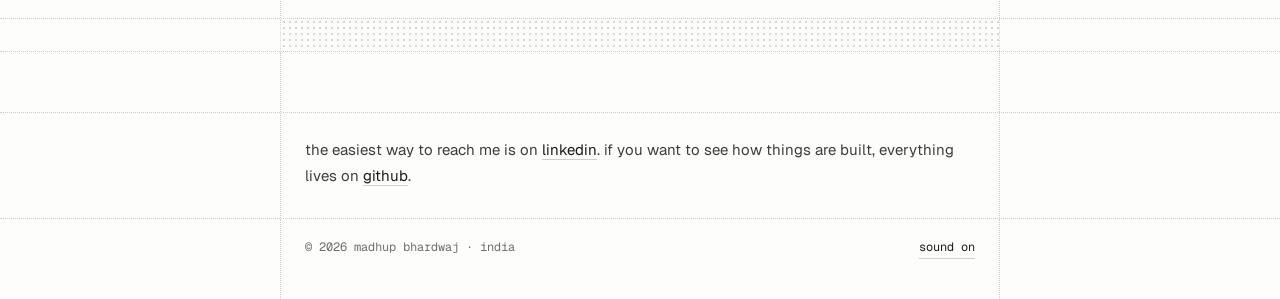
==== commit bf0eb95c: "Speed and accessibility pass from a Lighthouse audit - Darker muted grey so small text meets contras" ====
--- a/index.html
+++ b/index.html
@@ -2,6 +2,10 @@
 <html lang="en">
 <head>
 <meta charset="utf-8">
+<script>
+  // the Render copy forwards to the main site, keeping the same page (madhup.onrender.com/me → madhupbhardwaj.vercel.app/me)
+  if (location.hostname === 'madhup.onrender.com') location.replace('https://madhupbhardwaj.vercel.app' + location.pathname.replace(/\.html$/, '').replace(/^\/index$/, '/') + location.search + location.hash);
+</script>
 <meta name="viewport" content="width=device-width, initial-scale=1">
 <title>Madhup Bhardwaj</title>
 <meta name="description" content="Madhup Bhardwaj — high school student in India who loves mathematics and builds small tools around how he learns.">
@@ -45,7 +49,7 @@
 
 <nav class="nav band">
   <div class="col nav-inner">
-    <a href="/" class="logo" data-sfx>m.</a>
+    <a href="/" class="logo" data-sfx aria-label="m. home">m.</a>
     <div class="nav-links">
       <a href="/about" data-sfx>about</a>
       <a href="/projects" data-sfx>projects</a>
@@ -260,6 +264,19 @@
   </ul>
 </div></div>
 
+<div class="band hatch gh-only" aria-hidden="true"><div class="col"></div></div>
+
+<section id="activity" class="band gh-only">
+  <div class="col head"><h2 data-type>building</h2><a class="count mono ul" href="https://github.com/madhupbhardwaj" target="_blank" rel="noopener" data-sfx>github ↗</a></div>
+</section>
+<div class="band gh-only"><div class="col">
+  <div class="gh" id="gh">
+    <p class="gh-total"><span id="ghTotal">…</span></p>
+    <div class="gh-grid-wrap"><svg class="gh-grid" id="ghGrid" role="img" aria-label="GitHub contributions over the last year"></svg><span class="gh-tip mono" id="ghTip" hidden></span></div>
+    <div class="gh-legend mono"><span>less</span><i class="l0"></i><i class="l1"></i><i class="l2"></i><i class="l3"></i><i class="l4"></i><span>more</span></div>
+  </div>
+</div></div>
+
 <div class="band hatch" aria-hidden="true"><div class="col"></div></div>
 
 <section id="reading" class="band">
@@ -289,6 +306,6 @@
   </div>
 </footer>
 
-<script src="script.js"></script>
+<script src="script.js" defer></script>
 </body>
 </html>
--- a/style.css
+++ b/style.css
@@ -3,7 +3,7 @@
   --bg: #fdfdfc;
   --fg: #1a1a18;
   --text: #3d3d39;
-  --muted: #8a8a84;
+  --muted: #6f6f69;
   --line: #cfcfc8;
   --soft: #ececE7;
   --card: #ffffff;
@@ -16,11 +16,11 @@
 }
 @media (prefers-color-scheme: dark) {
   :root:not([data-theme="light"]) {
-    --bg: #111110; --fg: #ededea; --text: #c4c4bf; --muted: #7c7c77; --line: #34342f; --soft: #1c1c1a; --card: #181816;
+    --bg: #111110; --fg: #ededea; --text: #c4c4bf; --muted: #85857f; --line: #34342f; --soft: #1c1c1a; --card: #181816;
   }
 }
 :root[data-theme="dark"] {
-  --bg: #111110; --fg: #ededea; --text: #c4c4bf; --muted: #7c7c77; --line: #34342f; --soft: #1c1c1a; --card: #181816;
+  --bg: #111110; --fg: #ededea; --text: #c4c4bf; --muted: #85857f; --line: #34342f; --soft: #1c1c1a; --card: #181816;
 }
 
 /* ---------- Base ---------- */
@@ -188,7 +188,6 @@
 @media (max-width: 640px) {
   .col { padding-left: 16px; padding-right: 16px; }
   .nav-links { gap: 14px; font-size: 13px; }
-  .nav-links a:nth-child(3) { display: none; }
   .banner { height: 180px; }
   .profile { padding: 0 16px; gap: 12px; margin-top: -32px; flex-direction: column; align-items: flex-start; }
   .avatar { width: 84px; height: 84px; border-radius: 18px; }
@@ -283,8 +282,9 @@
 .term.big { margin-left: calc((100vw - min(var(--w), 100vw)) / -2 + 16px); margin-right: calc((100vw - min(var(--w), 100vw)) / -2 + 16px); }
 .term.min .term-body { display: none; }
 .term-bar { position: relative; display: flex; align-items: center; height: 30px; padding: 0 12px; background: linear-gradient(#323234, #2a2a2c); border-bottom: 1px solid #111; }
-.lights { display: flex; gap: 8px; position: relative; z-index: 1; }
-.light { width: 12px; height: 12px; border-radius: 50%; border: .5px solid rgba(0,0,0,.25); cursor: pointer; padding: 0; }
+.lights { display: flex; gap: 12px; position: relative; z-index: 1; }
+.light { position: relative; width: 12px; height: 12px; border-radius: 50%; border: .5px solid rgba(0,0,0,.25); cursor: pointer; padding: 0; }
+.light::after { content: ''; position: absolute; inset: -6px; border-radius: 50%; } /* bigger tap area */
 .light.red { background: #ff5f57; } .light.yellow { background: #febc2e; } .light.green { background: #28c840; }
 .term-title { position: absolute; inset: 0; display: grid; place-items: center; font: 500 12px var(--sans); color: #a1a1a6; pointer-events: none; white-space: nowrap; }
 .term-body { height: min(62vh, 520px); overflow-y: auto; padding: 10px 14px 14px; cursor: text; scrollbar-width: thin; scrollbar-color: #48484a transparent; }
@@ -400,3 +400,75 @@
 @keyframes qq { 0% { opacity: 0; transform: translateY(8px) rotate(-12deg) scale(.7); } 20% { opacity: 1; } 60% { opacity: 1; transform: translateY(-14px) rotate(10deg) scale(1); } 100% { opacity: 0; transform: translateY(-30px) rotate(-6deg) scale(.9); } }
 @media (prefers-reduced-motion: reduce) { .qq i { animation: none; opacity: .8; } }
 @media (max-width: 640px) { .qq { width: 128px; height: 128px; font-size: 30px; } .qq i:nth-child(1) { left: -38px; } .qq i:nth-child(2) { top: 60px; font-size: 26px; } }
+
+/* ---------- Draggable avatar ---------- */
+.avatar-wrap { touch-action: none; cursor: grab; user-select: none; -webkit-user-select: none; will-change: transform; z-index: 3; }
+.avatar-wrap.dragging { cursor: grabbing; z-index: 60; }
+.avatar-wrap.dragging .avatar { box-shadow: 0 0 0 4px var(--bg), 0 26px 40px -18px rgba(0,0,0,.45); transform: scale(1.06); }
+.avatar-wrap.dragging .zzz { display: none !important; }
+
+/* ---------- Page transitions ---------- */
+@view-transition { navigation: auto; }
+::view-transition-old(root) { animation: vtOut .2s ease both; }
+::view-transition-new(root) { animation: vtIn .32s cubic-bezier(.2,.8,.2,1) both; }
+.nav { view-transition-name: site-nav; }     /* the top bar stays put while the page changes */
+@keyframes vtOut { to { opacity: 0; transform: translateY(-6px); } }
+@keyframes vtIn { from { opacity: 0; transform: translateY(8px); } }
+:root.fade-in body { animation: vtIn .32s cubic-bezier(.2,.8,.2,1) both; }
+:root.leaving body { opacity: 0; transform: translateY(-6px); transition: opacity .17s ease, transform .17s ease; }
+@media (prefers-reduced-motion: reduce) {
+  ::view-transition-old(root), ::view-transition-new(root) { animation: none; }
+}
+
+/* ---------- GitHub activity (ink dots) ---------- */
+.gh-only[hidden] { display: none; }
+.gh { padding: 18px 0 22px; }
+.gh-total { font: 20px/1.2 var(--hand); color: var(--fg); margin-bottom: 14px; min-height: 1.2em; }
+.gh-total b { font-weight: 400; }
+.gh-grid-wrap { position: relative; }
+.gh-grid { display: block; width: 100%; height: auto; overflow: visible; stroke: none; }
+.gh-grid circle { transition: r .15s; }
+.gh-grid .l0 { fill: var(--line); opacity: .55; }
+.gh-grid .l1 { fill: var(--fg); opacity: .22; }
+.gh-grid .l2 { fill: var(--fg); opacity: .45; }
+.gh-grid .l3 { fill: var(--fg); opacity: .7; }
+.gh-grid .l4 { fill: var(--fg); opacity: .95; }
+.gh-grid circle.on { r: 5.2; opacity: 1; }
+.gh-grid .m { font: 9px var(--mono); fill: var(--muted); }
+.gh-tip { position: absolute; z-index: 5; transform: translate(-50%, calc(-100% - 10px)); white-space: nowrap; pointer-events: none;
+  font-size: 11px; color: var(--bg); background: var(--fg); padding: 3px 8px; border-radius: 6px; }
+.gh-tip::after { content: ""; position: absolute; left: 50%; bottom: -4px; width: 8px; height: 8px; background: var(--fg); transform: translateX(-50%) rotate(45deg); }
+.gh-legend { display: flex; align-items: center; gap: 5px; justify-content: flex-end; margin-top: 10px; font-size: 10px; color: var(--muted); }
+.gh-legend i { width: 8px; height: 8px; border-radius: 50%; display: inline-block; }
+.gh-legend .l0 { background: var(--line); } .gh-legend .l1 { background: color-mix(in srgb, var(--fg) 22%, transparent); }
+.gh-legend .l2 { background: color-mix(in srgb, var(--fg) 45%, transparent); } .gh-legend .l3 { background: color-mix(in srgb, var(--fg) 70%, transparent); }
+.gh-legend .l4 { background: var(--fg); }
+.gh-legend span:first-child { margin-right: 3px; } .gh-legend span:last-child { margin-left: 3px; }
+
+/* ---------- Phone menu: text links fold into a card ---------- */
+.menu-btn, .menu-card { display: none; }
+@media (max-width: 640px) {
+  .nav-links > a:not(.icon-btn) { display: none; }
+  .menu-btn { display: inline-flex; align-items: center; gap: 7px; font: 13px var(--mono); color: var(--fg); padding: 5px 10px; border: 1px solid var(--line); border-radius: 999px; background: var(--card); }
+  .menu-btn i { position: relative; width: 12px; height: 8px; display: inline-block; }
+  .menu-btn i::before, .menu-btn i::after { content: ""; position: absolute; left: 0; right: 0; height: 1.5px; border-radius: 2px; background: currentColor; transition: transform .25s ease, top .25s ease; }
+  .menu-btn i::before { top: 0; } .menu-btn i::after { top: 6.5px; }
+  .menu-btn[aria-expanded="true"] i::before { top: 3.25px; transform: rotate(45deg); }
+  .menu-btn[aria-expanded="true"] i::after { top: 3.25px; transform: rotate(-45deg); }
+  .nav-inner { position: relative; }
+  .menu-card {
+    display: block; position: absolute; top: calc(100% + 8px); right: 12px; left: 12px; z-index: 30;
+    background: var(--card); border: 1px solid var(--line); border-radius: 16px; padding: 6px 6px 8px;
+    box-shadow: 0 22px 44px -22px rgba(0,0,0,.4), 0 2px 6px -2px rgba(0,0,0,.08);
+    transform-origin: calc(100% - 40px) 0;
+  }
+  .menu-card[hidden] { display: none; }
+  .menu-card.in { animation: volIn .28s cubic-bezier(.3,1.5,.5,1); }
+  .menu-card a { display: flex; align-items: baseline; gap: 12px; padding: 10px 12px; border-radius: 10px; color: var(--fg); }
+  .menu-card a:active { background: var(--soft); }
+  .menu-card a .mn { font: 11px var(--mono); color: var(--muted); width: 18px; }
+  .menu-card a .mt { font: 400 24px/1.1 var(--serif); }
+  .menu-card a .mh { margin-left: auto; font: 11px var(--mono); color: var(--muted); }
+  .menu-card a[aria-current="page"] .mt { text-decoration: underline; text-decoration-thickness: 1px; text-underline-offset: 5px; }
+  .menu-card hr { border: 0; border-top: 1px dotted var(--line); margin: 4px 12px; }
+}
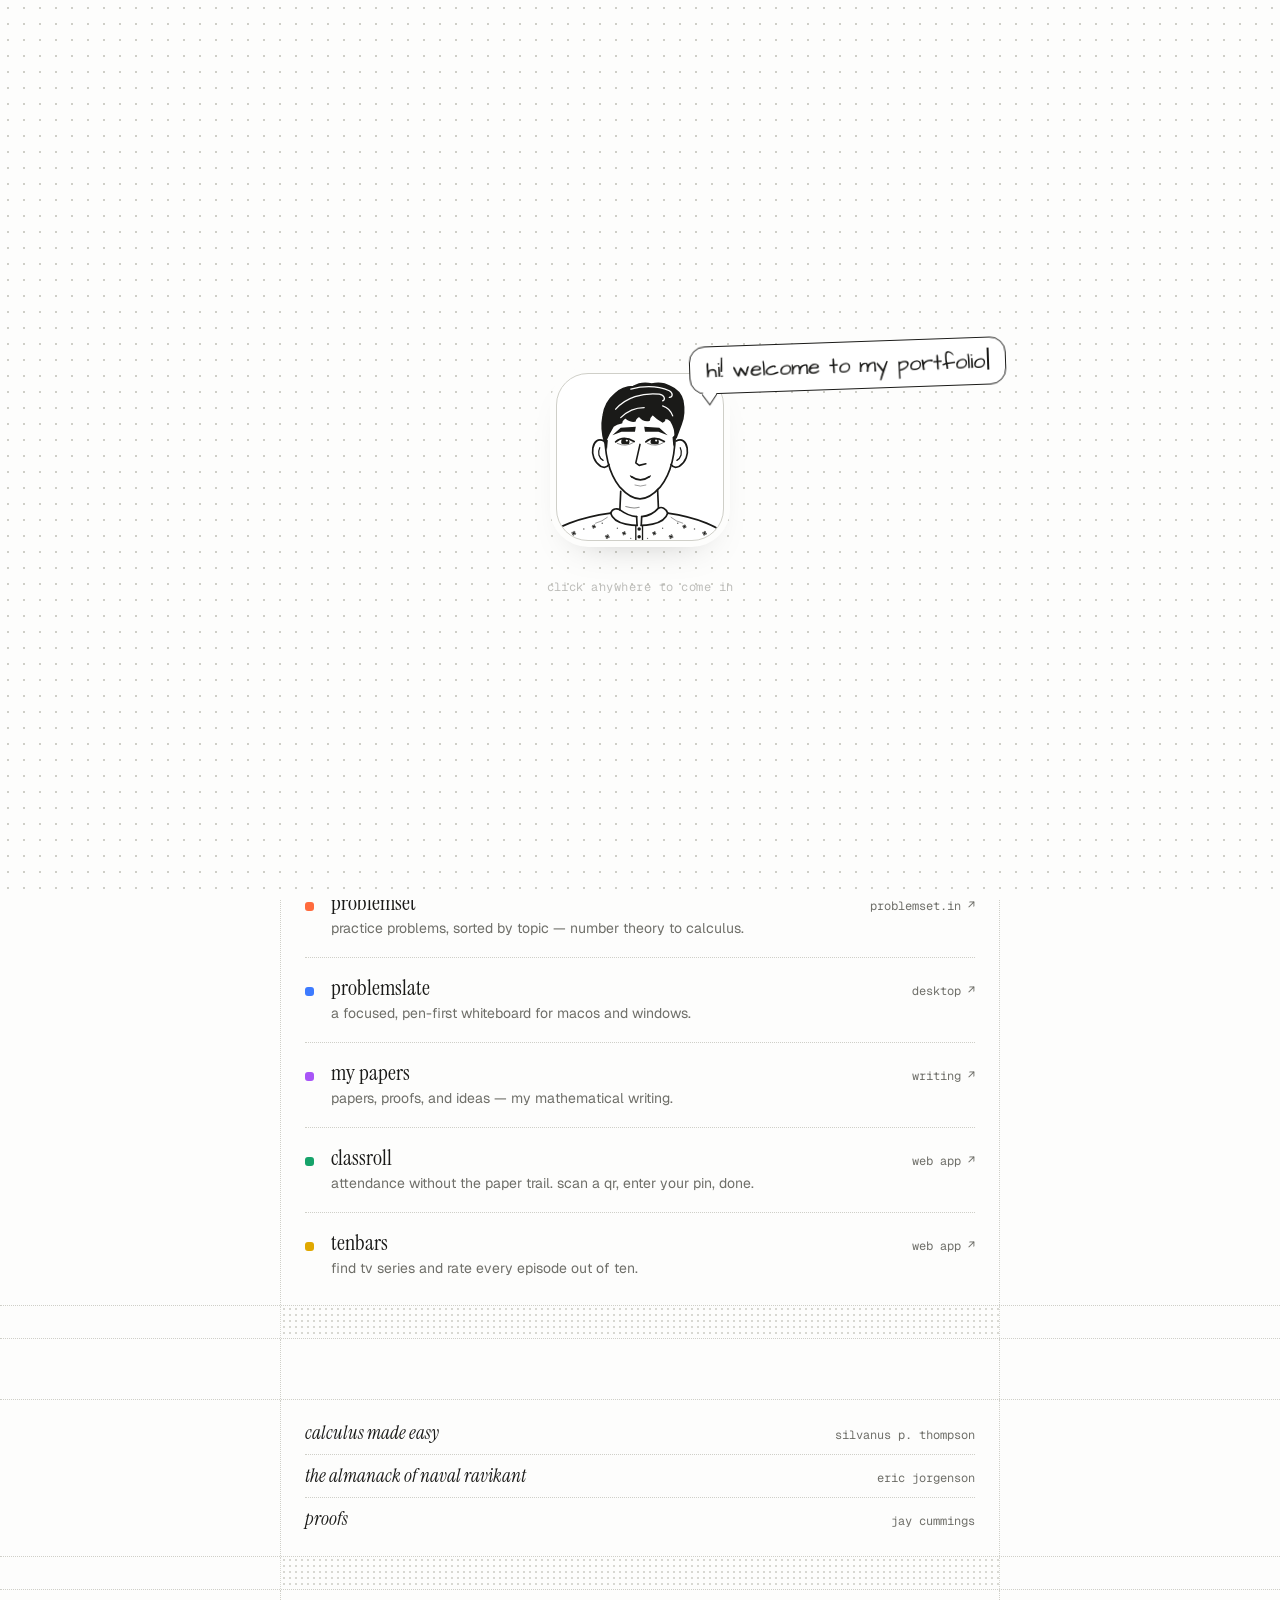
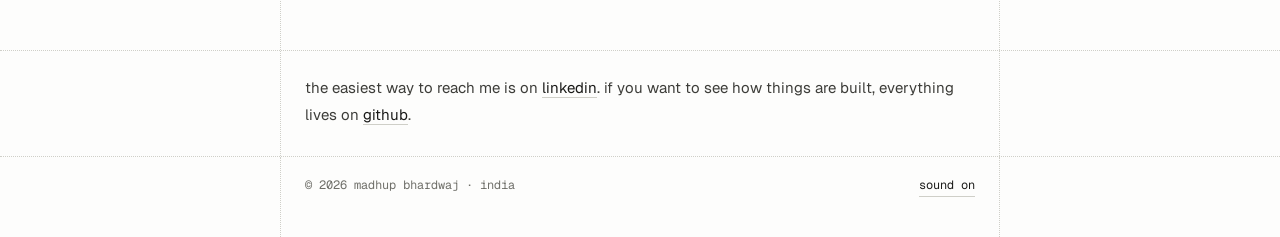
==== commit ccceb020: "Shorter about, tap-for-sound hint, maths commands in the terminal - Main-page about is one paragraph" ====
--- a/index.html
+++ b/index.html
@@ -230,8 +230,8 @@
   <div class="col head"><h2 data-type>about</h2></div>
 </section>
 <div class="band"><div class="col body">
-  <p>i'm a high school student in india who loves mathematics. i learn best by building — when a topic clicks, i want to make something out of it: a problem set, a whiteboard, a paper. that way the idea has somewhere to live.</p>
-  <p>most of what i make starts as a tool for myself. some of it turns out to be useful for others too. still learning, always building.</p>
+  <p>i'm a high school student in india who loves mathematics. i learn best by building: most of what i make starts as a tool for myself, and some of it turns out to be useful for others too.</p>
+  <p class="more"><a class="ul" href="/me" data-sfx>read the long version →</a></p>
 </div></div>
 
 <div class="band hatch" aria-hidden="true"><div class="col"></div></div>
@@ -299,6 +299,8 @@
   <p>the easiest way to reach me is on <a class="ul" href="https://www.linkedin.com/in/madhup-bhardwaj/" target="_blank" rel="noopener" data-sfx>linkedin</a>. if you want to see how things are built, everything lives on <a class="ul" href="https://github.com/madhupbhardwaj" target="_blank" rel="noopener" data-sfx>github</a>.</p>
 </div></div>
 
+<div class="sound-hint mono" id="soundHint" hidden><span aria-hidden="true">🔊</span> <span class="sh-mouse">click anywhere for sound</span><span class="sh-touch">tap anywhere for sound</span></div>
+
 <footer class="band foot">
   <div class="col mono">
     <span>© <span id="year">2026</span> madhup bhardwaj · india</span>
--- a/style.css
+++ b/style.css
@@ -472,3 +472,20 @@
   .menu-card a[aria-current="page"] .mt { text-decoration: underline; text-decoration-thickness: 1px; text-underline-offset: 5px; }
   .menu-card hr { border: 0; border-top: 1px dotted var(--line); margin: 4px 12px; }
 }
+
+/* ---------- "read the long version" ---------- */
+.body .more { margin-top: 14px; font: 13px var(--mono); }
+
+/* ---------- "tap for sound" hint (returning visitors, audio still blocked) ---------- */
+.sound-hint {
+  position: fixed; left: 50%; bottom: 22px; z-index: 40; transform: translateX(-50%);
+  font-size: 12px; color: var(--fg); background: var(--card); border: 1px solid var(--line); border-radius: 999px;
+  padding: 7px 14px; box-shadow: 0 10px 30px -14px rgba(0,0,0,.35); pointer-events: none; white-space: nowrap;
+  animation: shIn .4s cubic-bezier(.3,1.5,.5,1) both;
+}
+.sound-hint[hidden] { display: none; }
+.sound-hint.out { animation: shOut .3s ease both; }
+.sh-touch { display: none; }
+@media (hover: none) { .sh-mouse { display: none; } .sh-touch { display: inline; } }
+@keyframes shIn { from { opacity: 0; transform: translateX(-50%) translateY(10px) scale(.95); } }
+@keyframes shOut { to { opacity: 0; transform: translateX(-50%) translateY(8px); } }
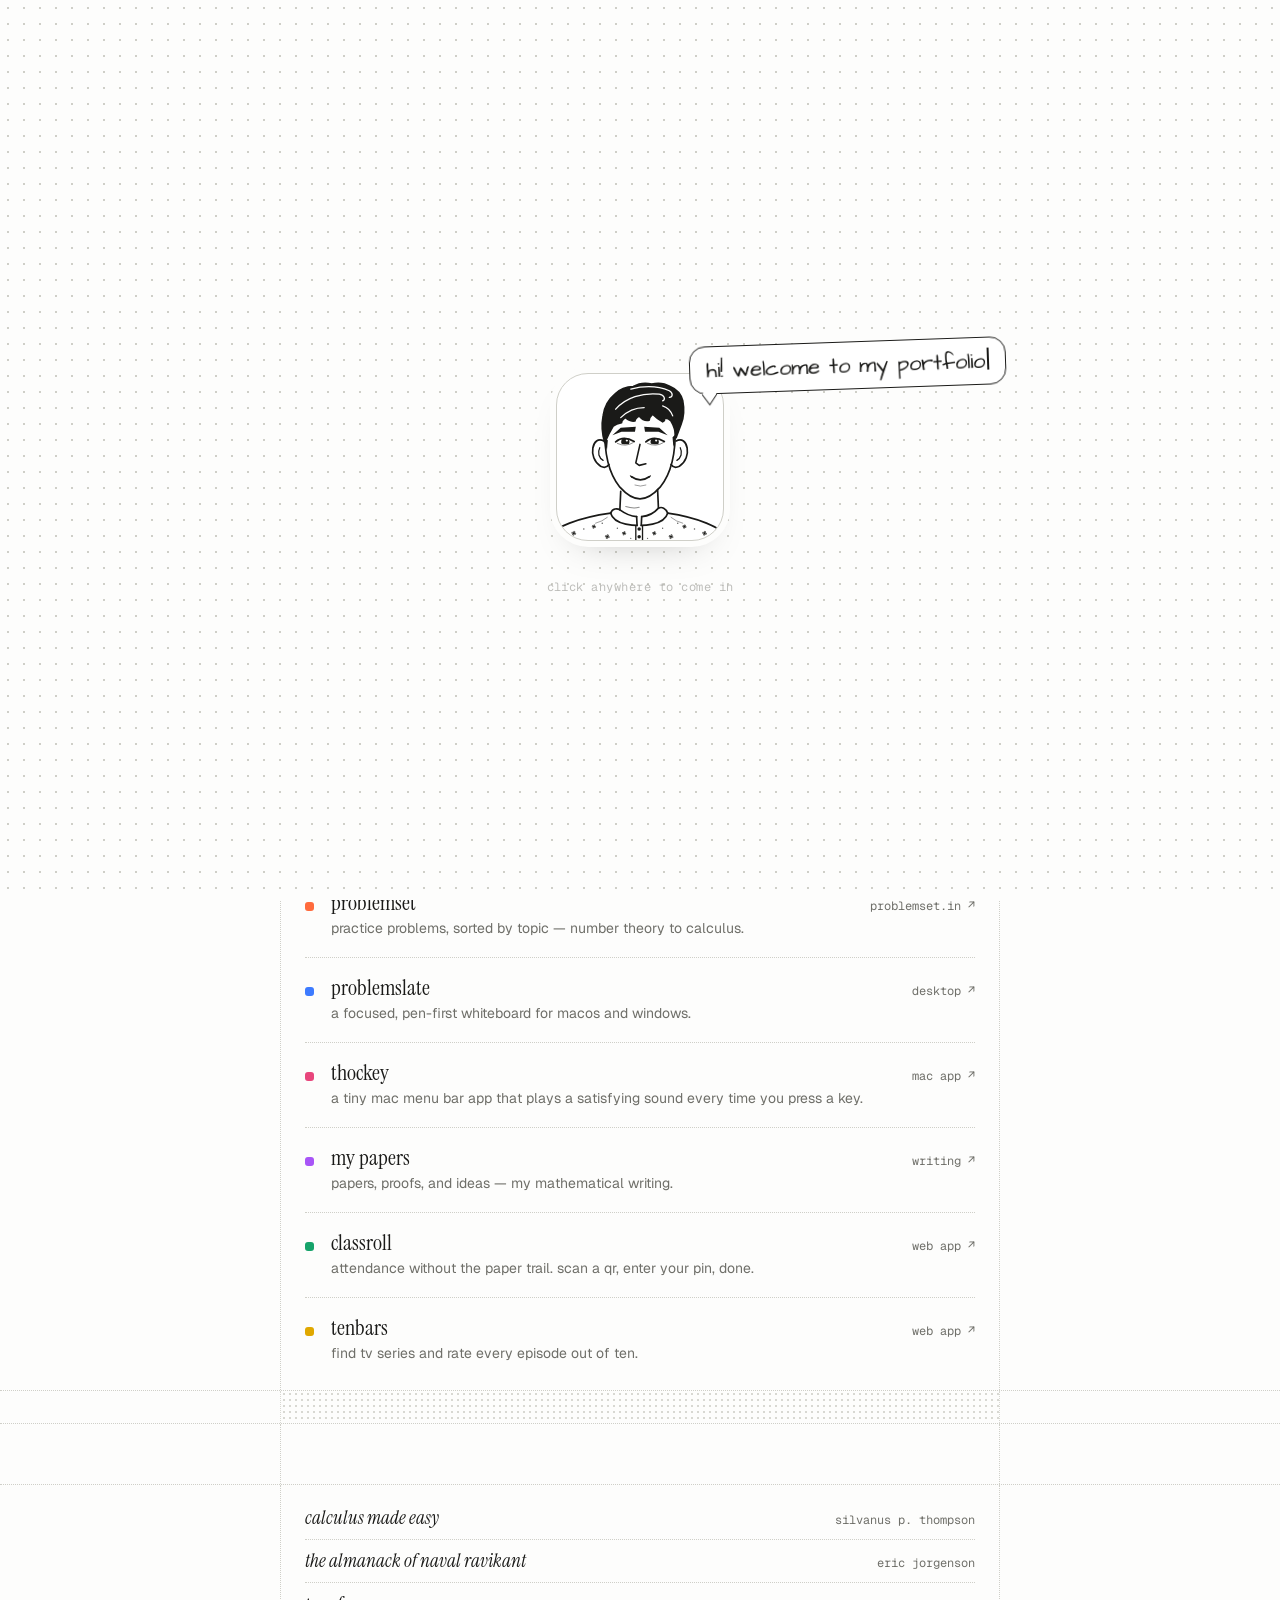
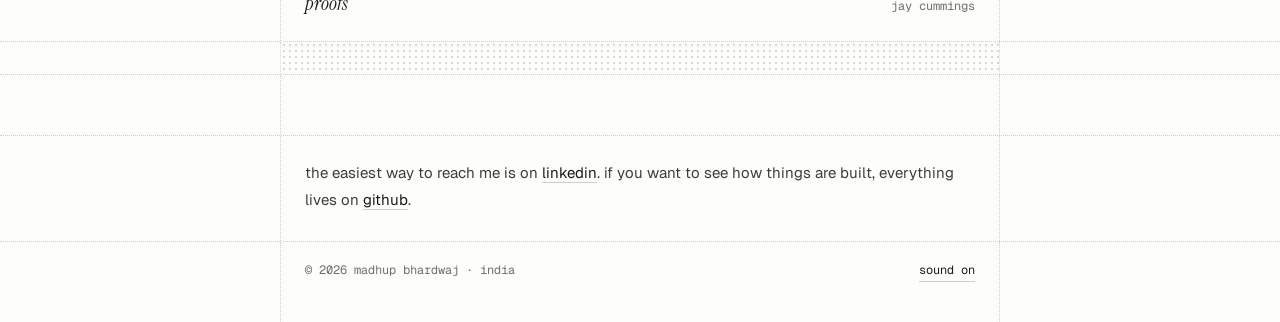
==== commit 7a4e5142: "Add Thockey as the third project Row with its own colour (--c6), hover preview and phone thumbnail f" ====
--- a/index.html
+++ b/index.html
@@ -237,7 +237,7 @@
 <div class="band hatch" aria-hidden="true"><div class="col"></div></div>
 
 <section id="projects" class="band">
-  <div class="col head"><h2 data-type>projects</h2><span class="count mono">05</span></div>
+  <div class="col head"><h2 data-type>projects</h2><span class="count mono">06</span></div>
 </section>
 <div class="band"><div class="col">
   <ul class="projects">
@@ -249,6 +249,10 @@
       <span class="dot"></span>
       <span class="p-main"><span class="p-name">problemslate</span><span class="p-desc">a focused, pen-first whiteboard for macos and windows.</span></span>
       <span class="p-url mono">desktop <i>↗</i></span></a></li>
+    <li><a href="https://thockey.vercel.app" target="_blank" rel="noopener" style="--c:var(--c6)" data-sfx>
+      <span class="dot"></span>
+      <span class="p-main"><span class="p-name">thockey</span><span class="p-desc">a tiny mac menu bar app that plays a satisfying sound every time you press a key.</span></span>
+      <span class="p-url mono">mac app <i>↗</i></span></a></li>
     <li><a href="https://mypapers-madhup.vercel.app" target="_blank" rel="noopener" style="--c:var(--c3)" data-sfx>
       <span class="dot"></span>
       <span class="p-main"><span class="p-name">my papers</span><span class="p-desc">papers, proofs, and ideas — my mathematical writing.</span></span>
--- a/style.css
+++ b/style.css
@@ -7,7 +7,7 @@
   --line: #cfcfc8;
   --soft: #ececE7;
   --card: #ffffff;
-  --c1: #ff6b3d; --c2: #3d7bff; --c3: #a855f7; --c4: #16a36a; --c5: #e0a800;
+  --c1: #ff6b3d; --c2: #3d7bff; --c3: #a855f7; --c4: #16a36a; --c5: #e0a800; --c6: #e8467c;
   --serif: "Instrument Serif", Georgia, serif;
   --sans: Geist, ui-sans-serif, system-ui, -apple-system, "Segoe UI", sans-serif;
   --mono: "Geist Mono", ui-monospace, SFMono-Regular, Menlo, monospace;
